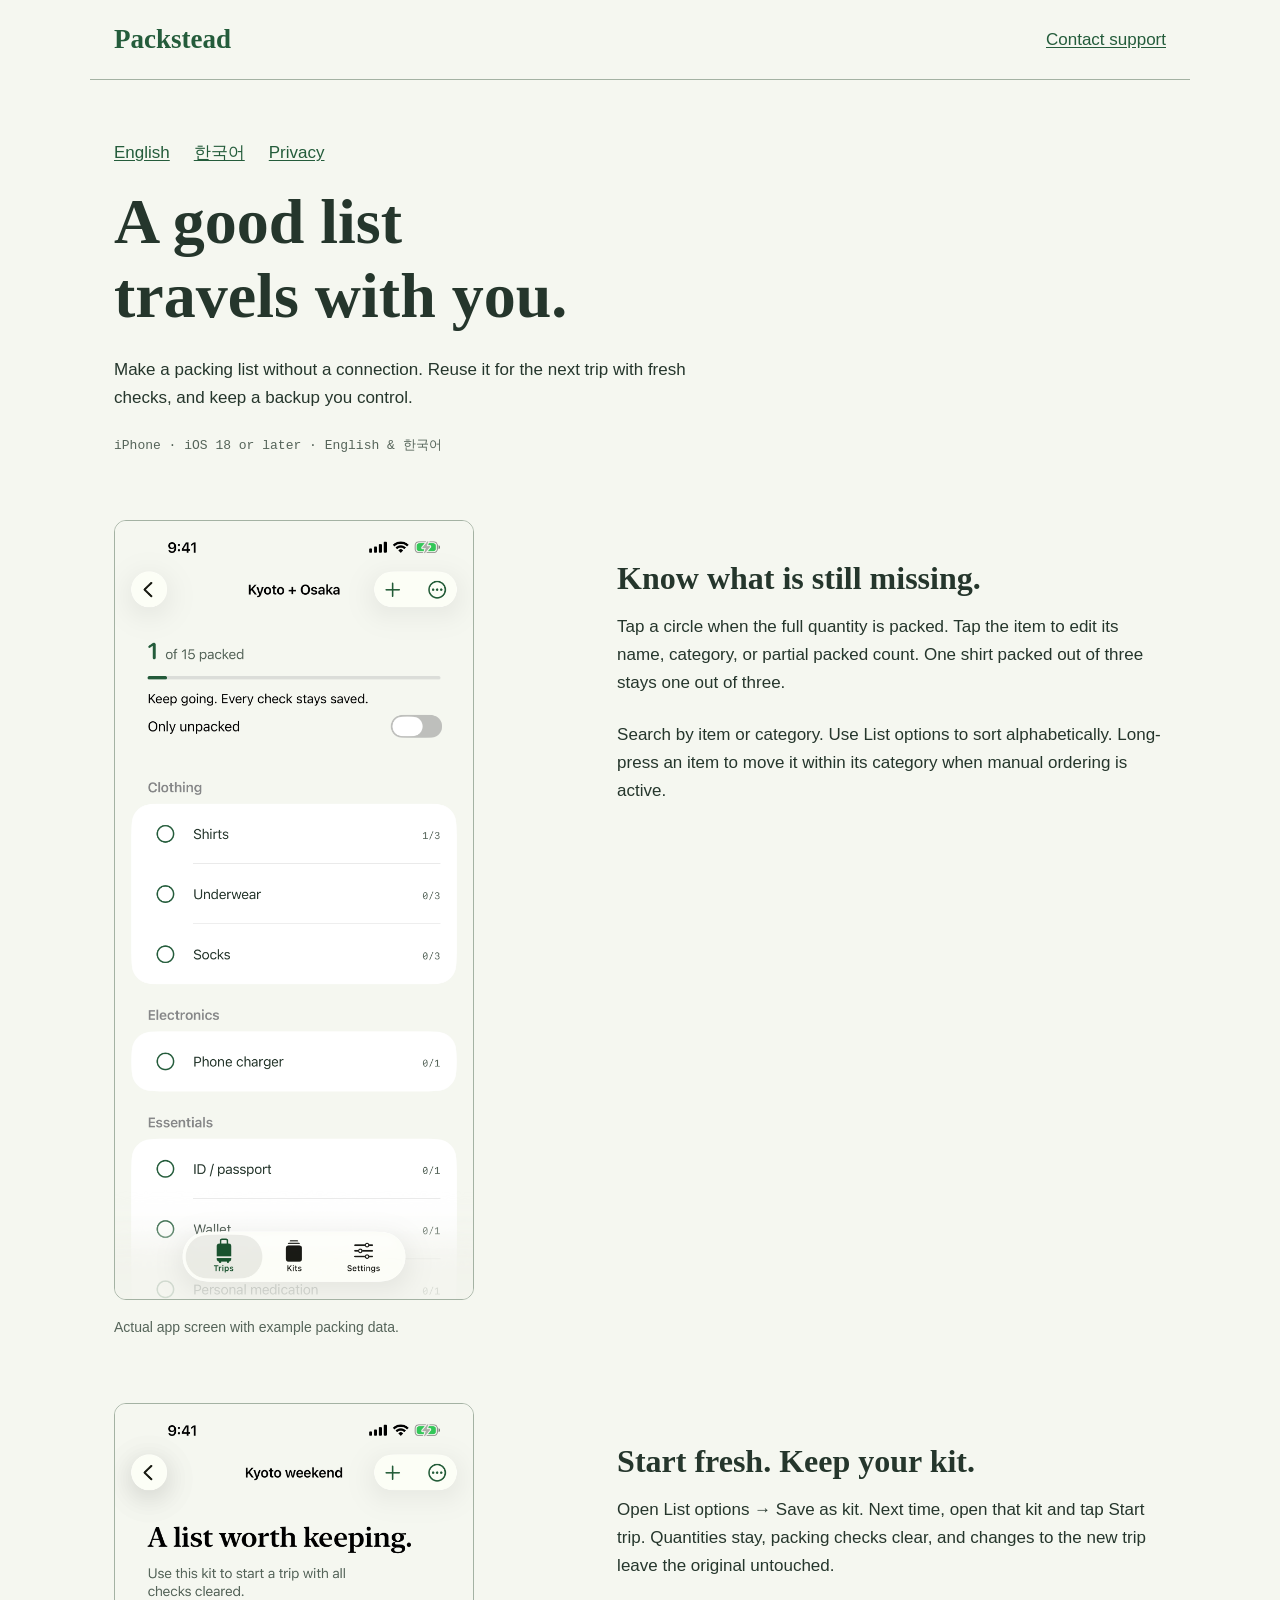
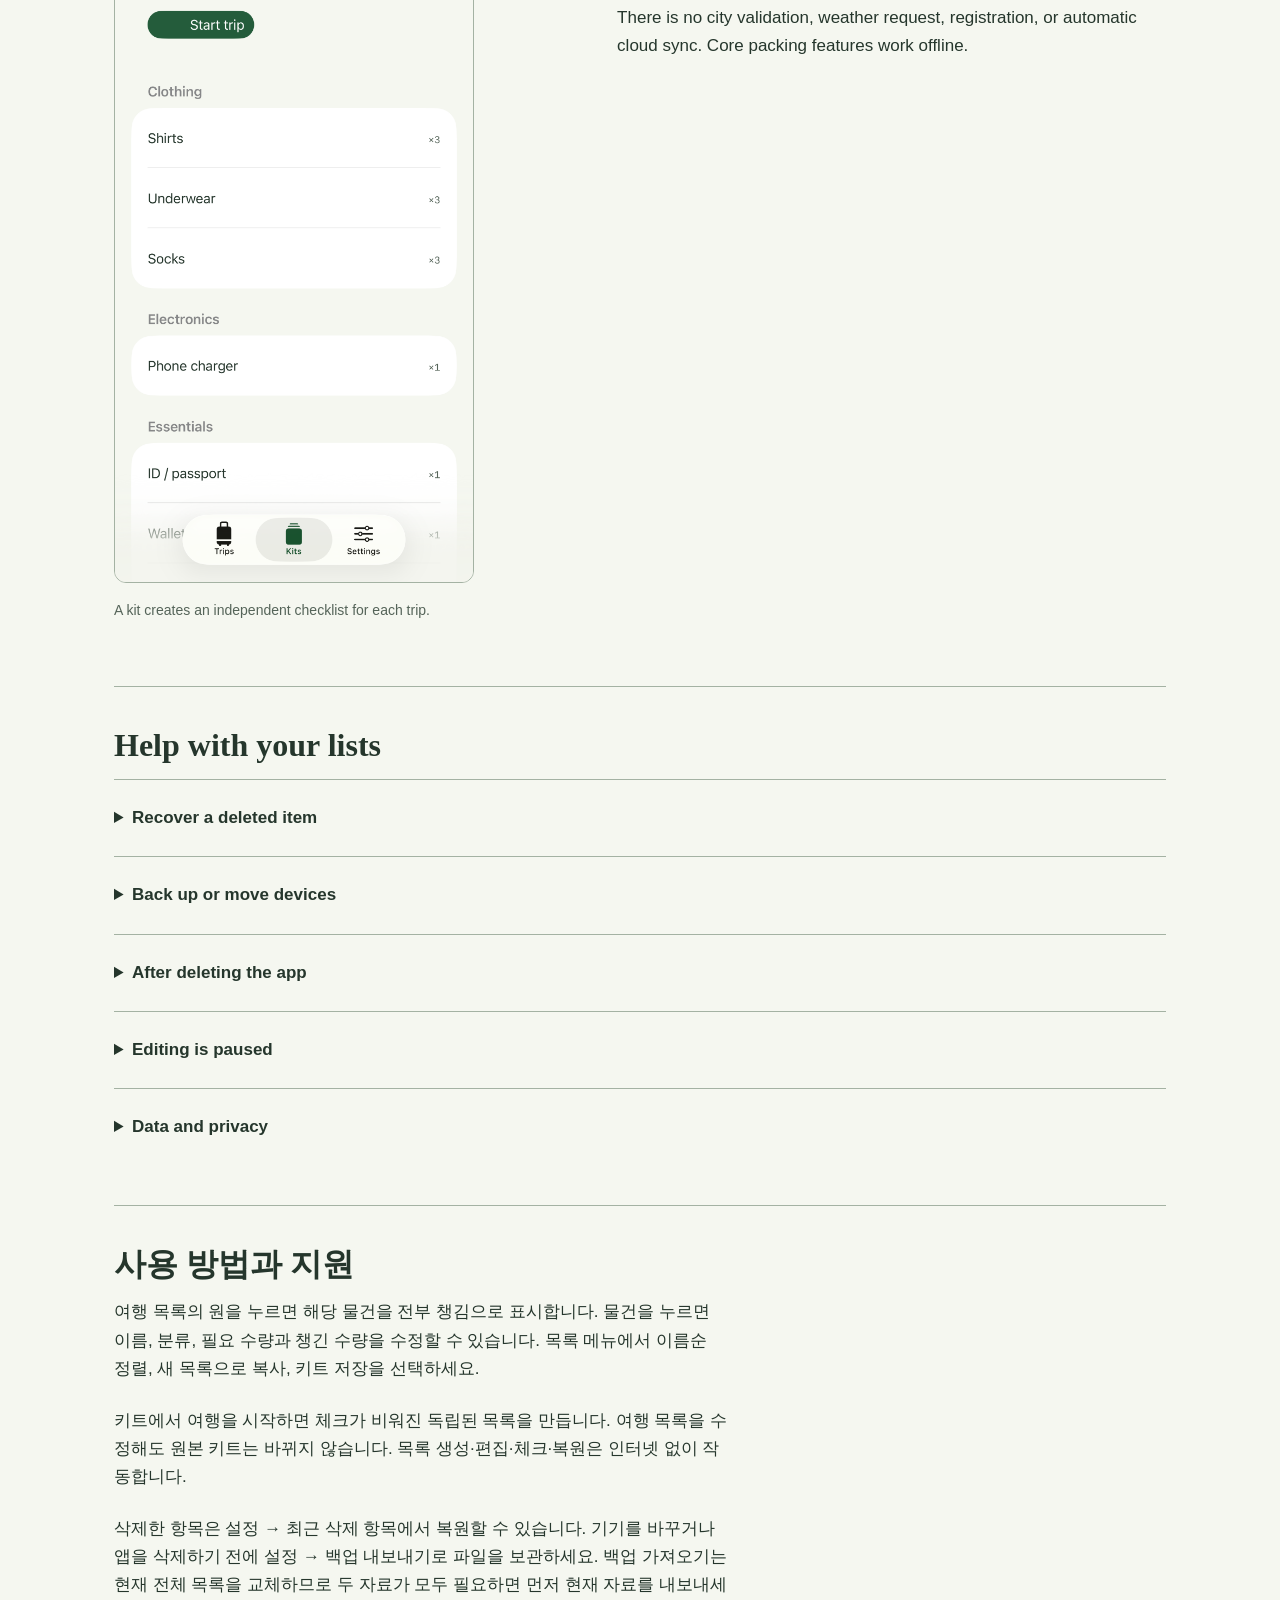
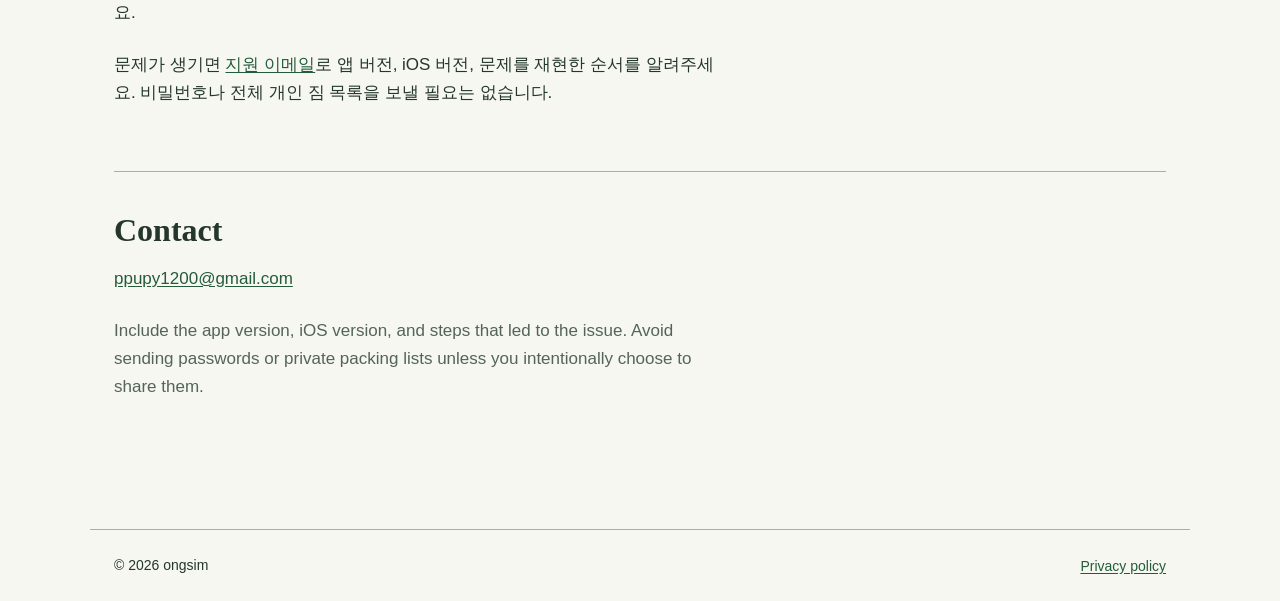
==== index.html @ a541848e "docs: add Packstead support and privacy pages" ====
<!doctype html><html lang="en"><head><meta charset="utf-8"><meta name="viewport" content="width=device-width,initial-scale=1"><meta name="description" content="Packstead support. Offline packing lists, independent reusable kits, and file backups for iPhone."><title>Packstead — support and packing guide</title><link rel="stylesheet" href="styles.css"></head><body>
<header><a class="wordmark" href="index.html">Packstead</a><a class="nav-action" href="mailto:ppupy1200@gmail.com?subject=Packstead%20support">Contact support</a></header>
<main><div class="languages"><a href="#english">English</a><a href="#korean">한국어</a><a href="privacy.html">Privacy</a></div>
<section id="english" class="intro"><h1>A good list travels with you.</h1><p>Make a packing list without a connection. Reuse it for the next trip with fresh checks, and keep a backup you control.</p><p class="status">iPhone · iOS 18 or later · English &amp; 한국어</p></section>
<section class="walk"><figure><img src="assets/packing-en.png" width="1320" height="2868" alt="Packstead trip showing item quantities, packing progress, and an unpacked-only filter"><figcaption>Actual app screen with example packing data.</figcaption></figure><div class="copy"><h2>Know what is still missing.</h2><p>Tap a circle when the full quantity is packed. Tap the item to edit its name, category, or partial packed count. One shirt packed out of three stays one out of three.</p><p>Search by item or category. Use List options to sort alphabetically. Long-press an item to move it within its category when manual ordering is active.</p></div></section>
<section class="walk"><figure><img src="assets/kit-en.png" width="1320" height="2868" alt="A reusable packing kit with a Start trip action"><figcaption>A kit creates an independent checklist for each trip.</figcaption></figure><div class="copy"><h2>Start fresh. Keep your kit.</h2><p>Open List options → Save as kit. Next time, open that kit and tap Start trip. Quantities stay, packing checks clear, and changes to the new trip leave the original untouched.</p><p>There is no city validation, weather request, registration, or automatic cloud sync. Core packing features work offline.</p></div></section>
<section class="notes"><h2>Help with your lists</h2>
<details><summary>Recover a deleted item</summary><p>Open Settings → Recently Deleted. Restore the list or item you need. Deleted records do not expire automatically. Empty Recently Deleted only when you no longer need them.</p></details>
<details><summary>Back up or move devices</summary><p>Open Settings → Export backup and save the JSON file in Files. Transfer that file to the other device, then use Import backup. Import previews the number of trips and kits and asks before replacing current data. Export the current library first if you need to keep both.</p></details>
<details><summary>After deleting the app</summary><p>Uninstalling removes local app data. Keep an exported backup before uninstalling or changing devices. A previous local save helps with file corruption but cannot recover data after the app is removed. iOS device backups follow your system settings.</p></details>
<details><summary>Editing is paused</summary><p>If both saved copies cannot be read, Packstead preserves the files and pauses editing. Import a valid backup or contact support. A file from a newer app version requires an app update. Do not uninstall the app as a troubleshooting step without a backup.</p></details>
<details><summary>Data and privacy</summary><p>There are no accounts, analytics, advertising SDKs, or developer servers. Sharing, file export, and support email happen only when you choose them. Read the <a href="privacy.html">privacy policy</a> for details.</p></details></section>
<section id="korean" class="notes" lang="ko"><h2>사용 방법과 지원</h2><p>여행 목록의 원을 누르면 해당 물건을 전부 챙김으로 표시합니다. 물건을 누르면 이름, 분류, 필요 수량과 챙긴 수량을 수정할 수 있습니다. 목록 메뉴에서 이름순 정렬, 새 목록으로 복사, 키트 저장을 선택하세요.</p><p>키트에서 여행을 시작하면 체크가 비워진 독립된 목록을 만듭니다. 여행 목록을 수정해도 원본 키트는 바뀌지 않습니다. 목록 생성·편집·체크·복원은 인터넷 없이 작동합니다.</p><p>삭제한 항목은 설정 → 최근 삭제 항목에서 복원할 수 있습니다. 기기를 바꾸거나 앱을 삭제하기 전에 설정 → 백업 내보내기로 파일을 보관하세요. 백업 가져오기는 현재 전체 목록을 교체하므로 두 자료가 모두 필요하면 먼저 현재 자료를 내보내세요.</p><p>문제가 생기면 <a href="mailto:ppupy1200@gmail.com?subject=Packstead%20support">지원 이메일</a>로 앱 버전, iOS 버전, 문제를 재현한 순서를 알려주세요. 비밀번호나 전체 개인 짐 목록을 보낼 필요는 없습니다.</p></section>
<section class="notes"><h2>Contact</h2><p><a href="mailto:ppupy1200@gmail.com?subject=Packstead%20support">ppupy1200@gmail.com</a></p><p class="muted">Include the app version, iOS version, and steps that led to the issue. Avoid sending passwords or private packing lists unless you intentionally choose to share them.</p></section>
</main><footer><p>© 2026 ongsim</p><a href="privacy.html">Privacy policy</a></footer></body></html>
---- styles.css ----
/* Hallmark · pre-emit critique: P4 H4 E4 S4 R5 V4
   Audience: independent travelers. Job: use packing lists and find support.
   Theme: Garden, inherited from the native app. Macrostructure: Workbench.
   Nav: N9. Footer: Ft2. Actual screenshots, no recreated device frame. */
:root{--paper:#f5f7f0;--surface:#e8eee2;--ink:#25362c;--muted:#556459;--accent:#245c3b;--rule:#a4b2a3;--display:Georgia,'Times New Roman',serif;--body:-apple-system,BlinkMacSystemFont,'Segoe UI',sans-serif;--mono:ui-monospace,monospace;--s1:8px;--s2:16px;--s3:24px;--s4:40px;--s5:64px}
*{box-sizing:border-box}html,body{margin:0;overflow-x:clip}body{background:var(--paper);color:var(--ink);font:17px/1.65 var(--body)}a{color:var(--accent);text-underline-offset:2px}a:focus-visible,button:focus-visible,summary:focus-visible{outline:3px solid var(--accent);outline-offset:5px}header,main,footer{width:min(1100px,100%);margin:auto;padding-inline:var(--s3)}header{display:flex;align-items:center;justify-content:space-between;gap:var(--s2);padding-block:var(--s3);border-bottom:1px solid var(--rule)}.wordmark{font:600 27px var(--display);text-decoration:none}.nav-action{white-space:nowrap}main{padding-block:var(--s5)}h1,h2,h3{font-family:var(--display);font-style:normal;line-height:1.15;overflow-wrap:anywhere;min-width:0}h1{font-size:clamp(36px,6vw,64px);font-weight:600;max-width:15ch;margin:0 0 var(--s3)}h2{font-size:32px;margin:0 0 var(--s2)}p{max-width:65ch;margin:0 0 var(--s3)}.intro{max-width:780px;margin-bottom:var(--s5)}.muted{color:var(--muted)}.status{font:13px/1.5 var(--mono);color:var(--muted)}.walk{display:grid;grid-template-columns:minmax(0,1fr) minmax(0,1.25fr);gap:var(--s5);align-items:start;margin-block:var(--s5)}.walk figure{margin:0;max-width:360px}.walk img{width:100%;height:auto;display:block;border:1px solid var(--rule);border-radius:12px}.walk figcaption{margin-top:var(--s2);font-size:14px;color:var(--muted)}.walk .copy{position:sticky;top:var(--s4);padding-top:var(--s4)}.notes{padding-block:var(--s4);border-top:1px solid var(--rule)}details{border-top:1px solid var(--rule);padding-block:var(--s2)}summary{cursor:pointer;font-weight:600;padding-block:var(--s1)}details p{margin-top:var(--s2)}.policy{max-width:800px}.policy h2{margin-top:var(--s4);font-size:26px}.policy ul{padding-left:var(--s3)}footer{padding-block:var(--s3);border-top:1px solid var(--rule);display:flex;flex-wrap:wrap;justify-content:space-between;align-items:center;gap:var(--s2);font-size:14px}footer p{margin:0}footer a{white-space:nowrap}.languages{display:flex;flex-wrap:wrap;gap:var(--s3);margin-bottom:var(--s3)}@media(max-width:650px){.walk{grid-template-columns:minmax(0,1fr);gap:var(--s3)}.walk .copy{position:static;padding-top:0;grid-row:1}.walk figure{max-width:340px}.walk{margin-block:var(--s4)}main{padding-top:var(--s4)}h2{font-size:29px}header,main,footer{padding-inline:var(--s2)}}@media(prefers-color-scheme:dark){:root{--paper:#19221d;--surface:#24342a;--ink:#e7ede5;--muted:#b6c4b7;--accent:#a2d2ad;--rule:#687f6d}}@media(prefers-reduced-motion:reduce){*{scroll-behavior:auto}}

a:hover,summary:hover{color:var(--ink)}a:active,summary:active{color:var(--muted)}[aria-disabled="true"]{color:var(--muted);cursor:not-allowed;pointer-events:none}header a,footer a,.languages a{line-height:1;white-space:nowrap}summary{white-space:nowrap}
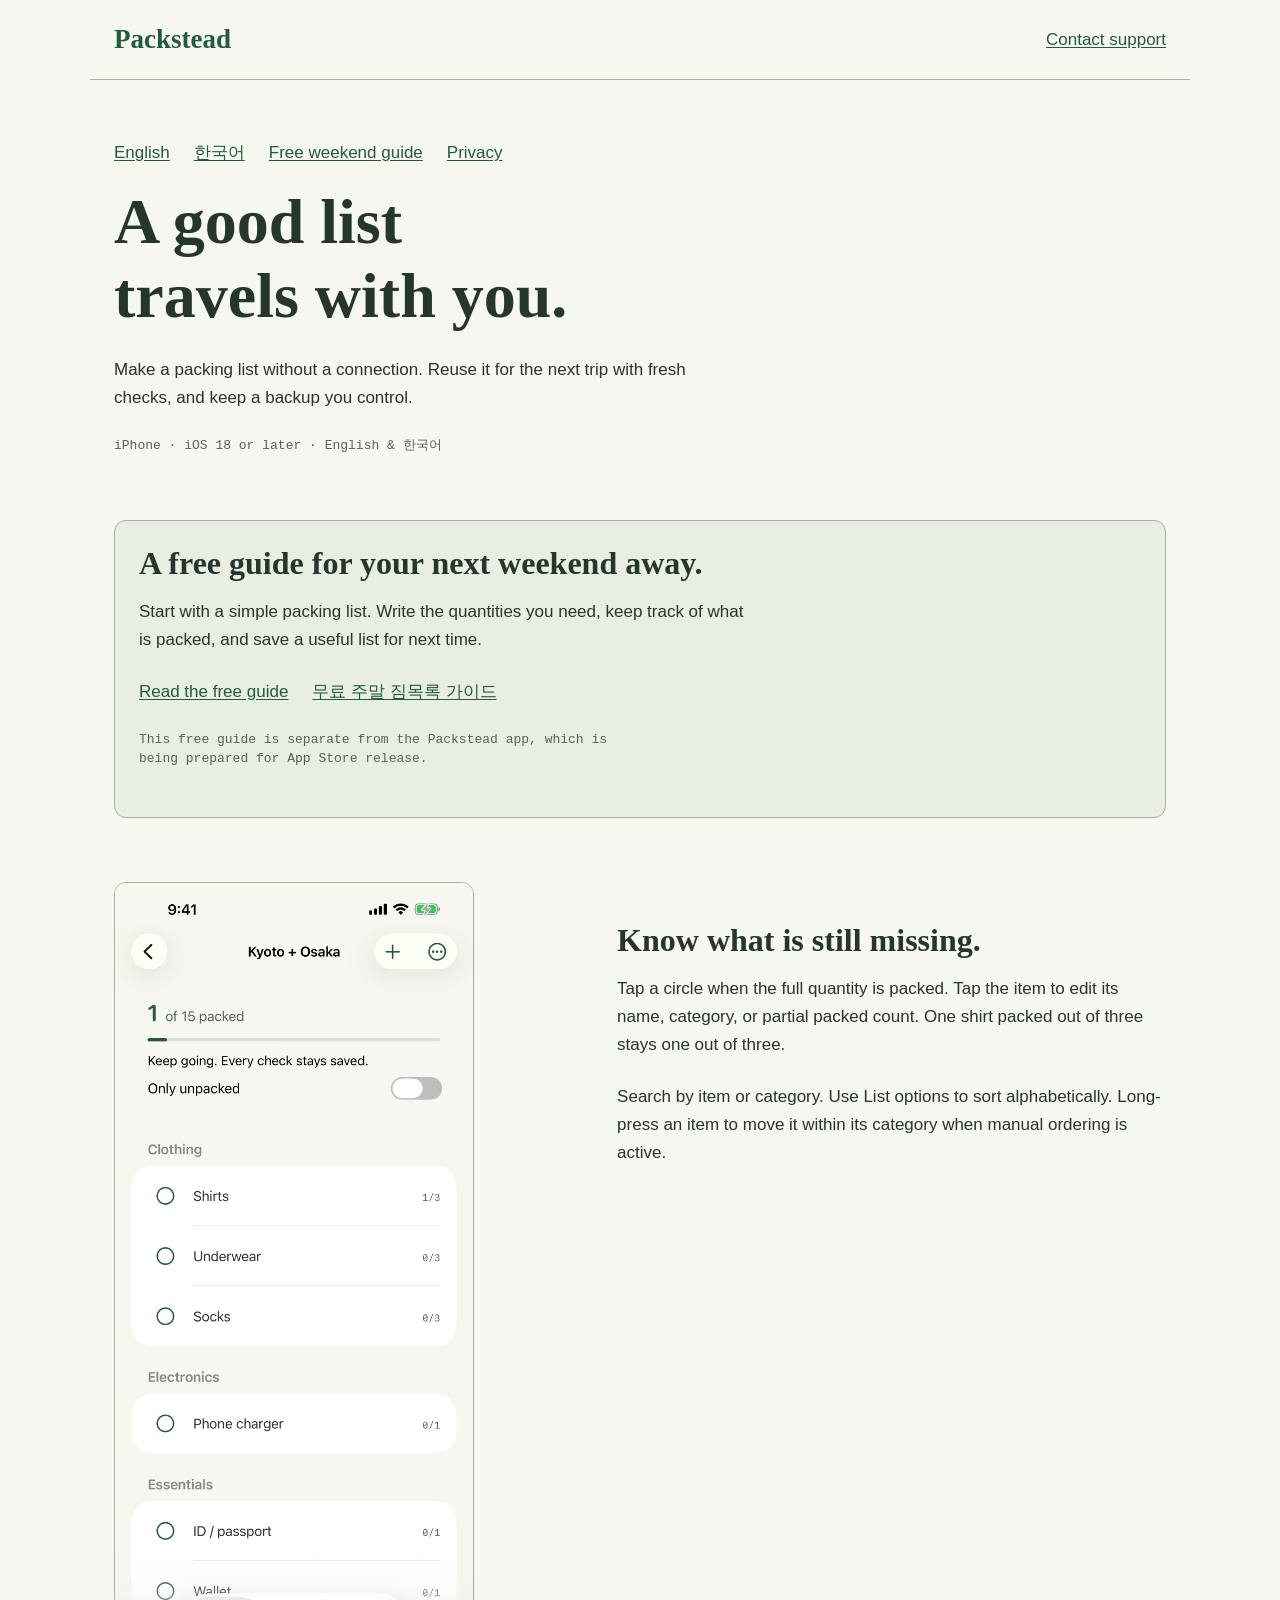
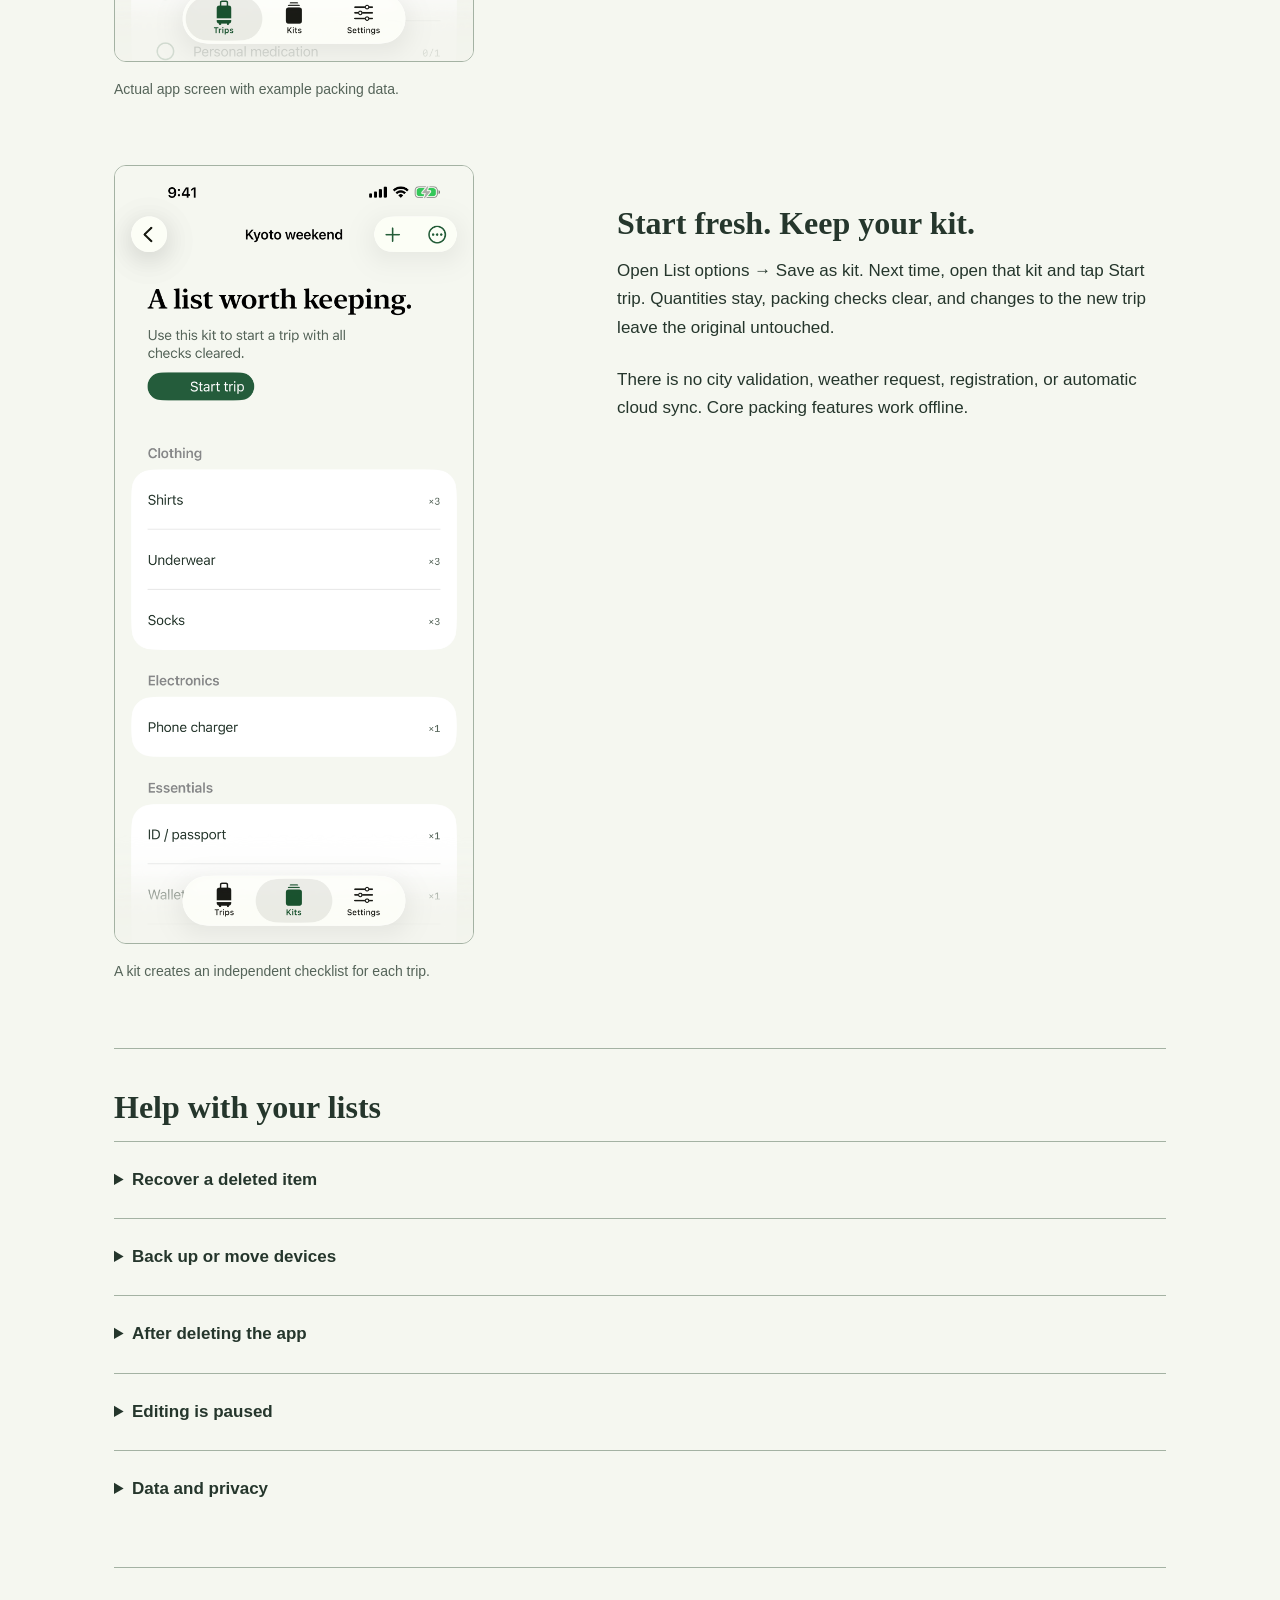
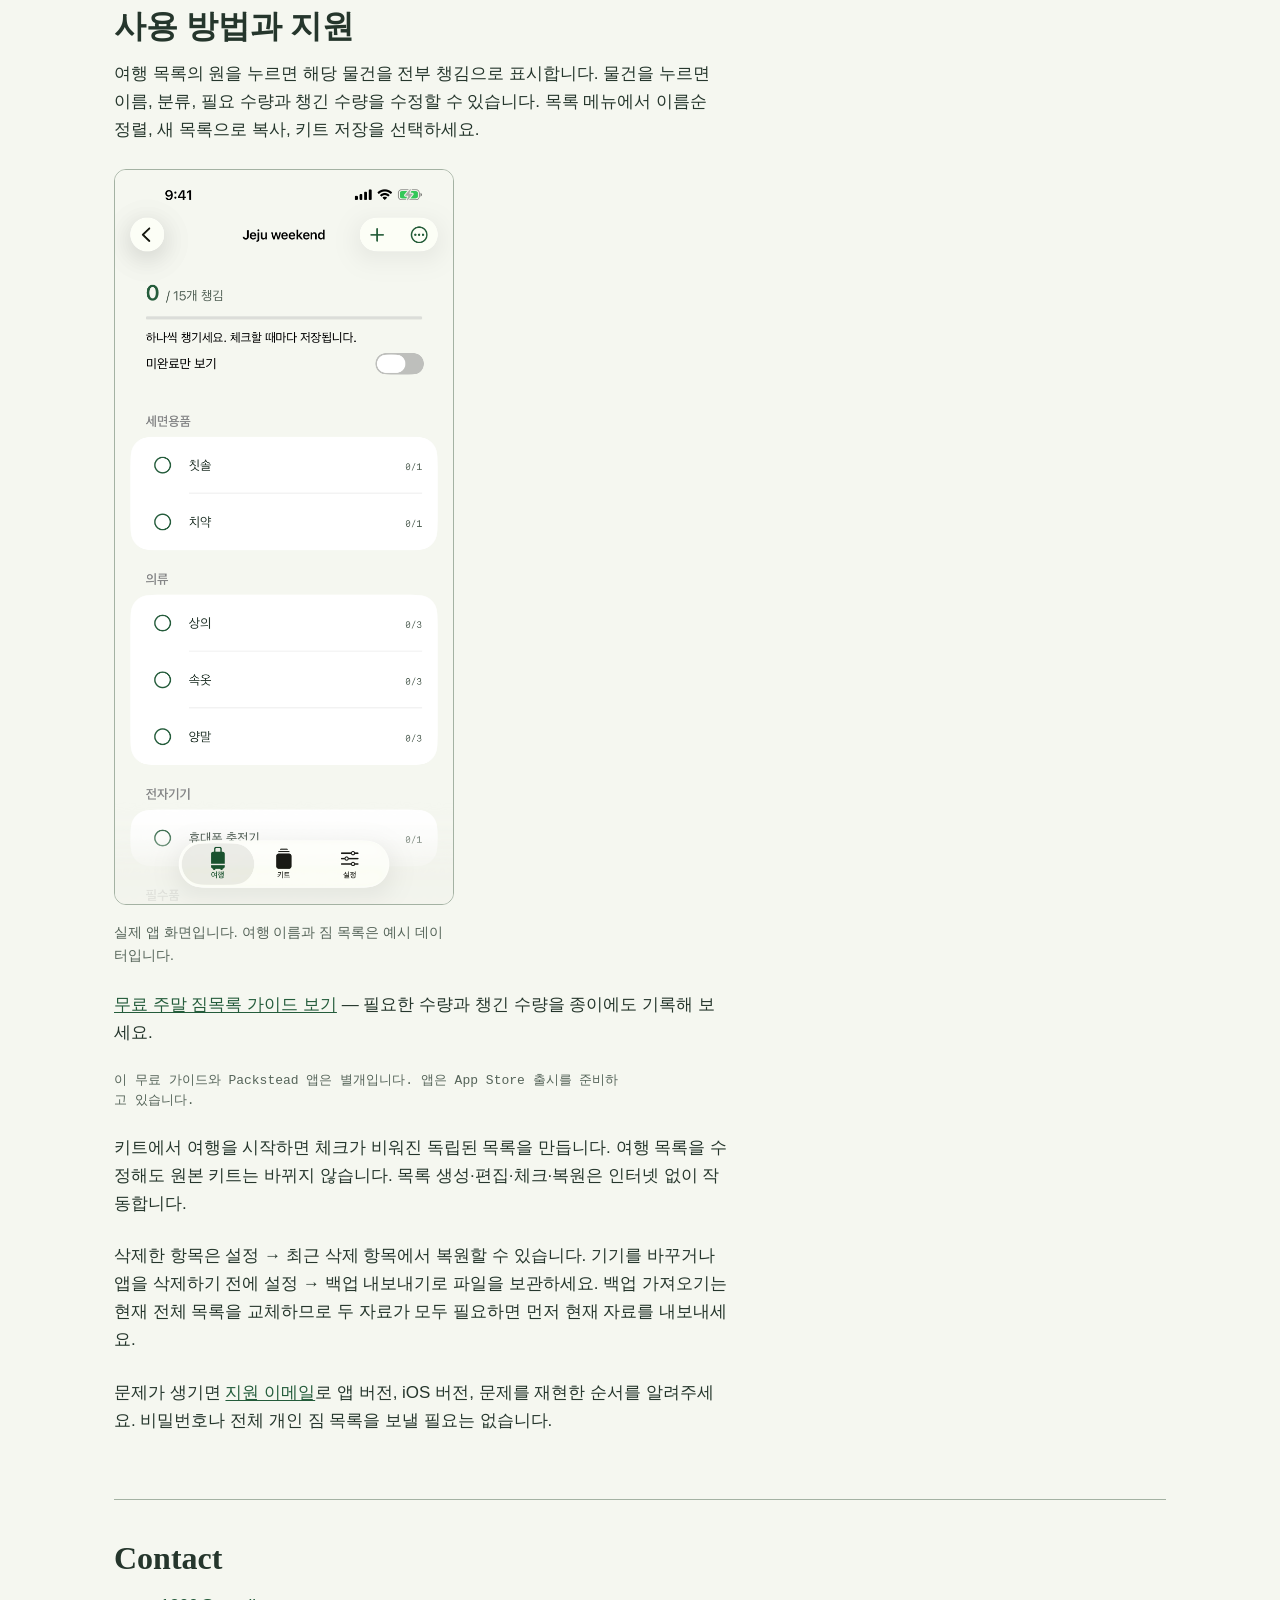
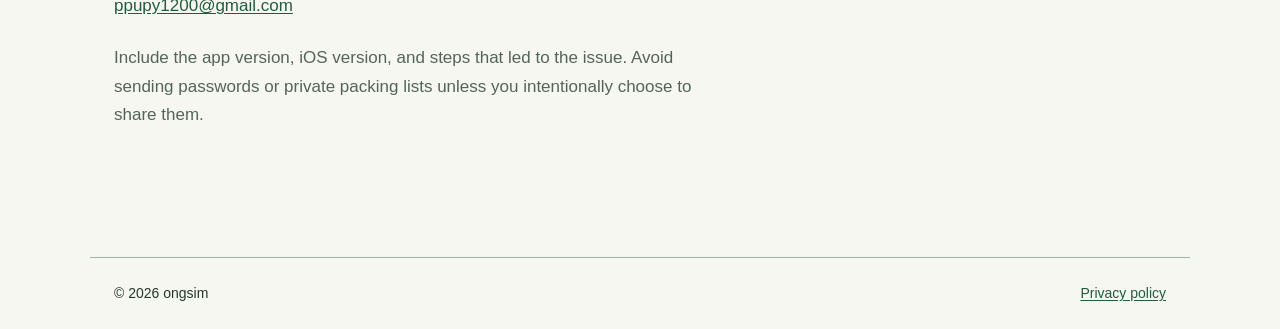
==== commit fc54e88b: "Add free bilingual weekend packing guide" ====
--- a/index.html
+++ b/index.html
@@ -1,15 +1,16 @@
-<!doctype html><html lang="en"><head><meta charset="utf-8"><meta name="viewport" content="width=device-width,initial-scale=1"><meta name="description" content="Packstead support. Offline packing lists, independent reusable kits, and file backups for iPhone."><title>Packstead — support and packing guide</title><link rel="stylesheet" href="styles.css"></head><body>
+<!doctype html><html lang="en"><head><meta charset="utf-8"><meta name="viewport" content="width=device-width,initial-scale=1"><meta name="description" content="Packstead support. Offline packing lists, independent reusable kits, and file backups for iPhone."><title>Packstead — support and packing guide</title><link rel="icon" type="image/png" href="assets/app-icon.png"><link rel="apple-touch-icon" href="assets/app-icon.png"><link rel="stylesheet" href="styles.css"></head><body>
 <header><a class="wordmark" href="index.html">Packstead</a><a class="nav-action" href="mailto:ppupy1200@gmail.com?subject=Packstead%20support">Contact support</a></header>
-<main><div class="languages"><a href="#english">English</a><a href="#korean">한국어</a><a href="privacy.html">Privacy</a></div>
+<main><div class="languages"><a href="#english">English</a><a href="#korean">한국어</a><a href="weekend-guide.html">Free weekend guide</a><a href="privacy.html">Privacy</a></div>
 <section id="english" class="intro"><h1>A good list travels with you.</h1><p>Make a packing list without a connection. Reuse it for the next trip with fresh checks, and keep a backup you control.</p><p class="status">iPhone · iOS 18 or later · English &amp; 한국어</p></section>
+<section class="notes guide-callout" aria-labelledby="guide-title"><h2 id="guide-title">A free guide for your next weekend away.</h2><p>Start with a simple packing list. Write the quantities you need, keep track of what is packed, and save a useful list for next time.</p><div class="guide-actions"><a href="weekend-guide.html#english">Read the free guide</a><a href="weekend-guide.html#korean" lang="ko">무료 주말 짐목록 가이드</a></div><p class="status release-status">This free guide is separate from the Packstead app, which is being prepared for App Store release.</p></section>
 <section class="walk"><figure><img src="assets/packing-en.png" width="1320" height="2868" alt="Packstead trip showing item quantities, packing progress, and an unpacked-only filter"><figcaption>Actual app screen with example packing data.</figcaption></figure><div class="copy"><h2>Know what is still missing.</h2><p>Tap a circle when the full quantity is packed. Tap the item to edit its name, category, or partial packed count. One shirt packed out of three stays one out of three.</p><p>Search by item or category. Use List options to sort alphabetically. Long-press an item to move it within its category when manual ordering is active.</p></div></section>
 <section class="walk"><figure><img src="assets/kit-en.png" width="1320" height="2868" alt="A reusable packing kit with a Start trip action"><figcaption>A kit creates an independent checklist for each trip.</figcaption></figure><div class="copy"><h2>Start fresh. Keep your kit.</h2><p>Open List options → Save as kit. Next time, open that kit and tap Start trip. Quantities stay, packing checks clear, and changes to the new trip leave the original untouched.</p><p>There is no city validation, weather request, registration, or automatic cloud sync. Core packing features work offline.</p></div></section>
-<section class="notes"><h2>Help with your lists</h2>
+<section id="help" class="notes"><h2>Help with your lists</h2>
 <details><summary>Recover a deleted item</summary><p>Open Settings → Recently Deleted. Restore the list or item you need. Deleted records do not expire automatically. Empty Recently Deleted only when you no longer need them.</p></details>
 <details><summary>Back up or move devices</summary><p>Open Settings → Export backup and save the JSON file in Files. Transfer that file to the other device, then use Import backup. Import previews the number of trips and kits and asks before replacing current data. Export the current library first if you need to keep both.</p></details>
 <details><summary>After deleting the app</summary><p>Uninstalling removes local app data. Keep an exported backup before uninstalling or changing devices. A previous local save helps with file corruption but cannot recover data after the app is removed. iOS device backups follow your system settings.</p></details>
 <details><summary>Editing is paused</summary><p>If both saved copies cannot be read, Packstead preserves the files and pauses editing. Import a valid backup or contact support. A file from a newer app version requires an app update. Do not uninstall the app as a troubleshooting step without a backup.</p></details>
 <details><summary>Data and privacy</summary><p>There are no accounts, analytics, advertising SDKs, or developer servers. Sharing, file export, and support email happen only when you choose them. Read the <a href="privacy.html">privacy policy</a> for details.</p></details></section>
-<section id="korean" class="notes" lang="ko"><h2>사용 방법과 지원</h2><p>여행 목록의 원을 누르면 해당 물건을 전부 챙김으로 표시합니다. 물건을 누르면 이름, 분류, 필요 수량과 챙긴 수량을 수정할 수 있습니다. 목록 메뉴에서 이름순 정렬, 새 목록으로 복사, 키트 저장을 선택하세요.</p><p>키트에서 여행을 시작하면 체크가 비워진 독립된 목록을 만듭니다. 여행 목록을 수정해도 원본 키트는 바뀌지 않습니다. 목록 생성·편집·체크·복원은 인터넷 없이 작동합니다.</p><p>삭제한 항목은 설정 → 최근 삭제 항목에서 복원할 수 있습니다. 기기를 바꾸거나 앱을 삭제하기 전에 설정 → 백업 내보내기로 파일을 보관하세요. 백업 가져오기는 현재 전체 목록을 교체하므로 두 자료가 모두 필요하면 먼저 현재 자료를 내보내세요.</p><p>문제가 생기면 <a href="mailto:ppupy1200@gmail.com?subject=Packstead%20support">지원 이메일</a>로 앱 버전, iOS 버전, 문제를 재현한 순서를 알려주세요. 비밀번호나 전체 개인 짐 목록을 보낼 필요는 없습니다.</p></section>
+<section id="korean" class="notes" lang="ko"><h2>사용 방법과 지원</h2><p>여행 목록의 원을 누르면 해당 물건을 전부 챙김으로 표시합니다. 물건을 누르면 이름, 분류, 필요 수량과 챙긴 수량을 수정할 수 있습니다. 목록 메뉴에서 이름순 정렬, 새 목록으로 복사, 키트 저장을 선택하세요.</p><figure class="localized-screen"><img src="assets/packing-ko.png" width="1320" height="2868" alt="필요 수량, 챙긴 수량과 미완료 필터를 보여 주는 Packstead 한국어 여행 목록"><figcaption>실제 앱 화면입니다. 여행 이름과 짐 목록은 예시 데이터입니다.</figcaption></figure><p><a href="weekend-guide.html#korean">무료 주말 짐목록 가이드 보기</a> — 필요한 수량과 챙긴 수량을 종이에도 기록해 보세요.</p><p class="status">이 무료 가이드와 Packstead 앱은 별개입니다. 앱은 App Store 출시를 준비하고 있습니다.</p><p>키트에서 여행을 시작하면 체크가 비워진 독립된 목록을 만듭니다. 여행 목록을 수정해도 원본 키트는 바뀌지 않습니다. 목록 생성·편집·체크·복원은 인터넷 없이 작동합니다.</p><p>삭제한 항목은 설정 → 최근 삭제 항목에서 복원할 수 있습니다. 기기를 바꾸거나 앱을 삭제하기 전에 설정 → 백업 내보내기로 파일을 보관하세요. 백업 가져오기는 현재 전체 목록을 교체하므로 두 자료가 모두 필요하면 먼저 현재 자료를 내보내세요.</p><p>문제가 생기면 <a href="mailto:ppupy1200@gmail.com?subject=Packstead%20support">지원 이메일</a>로 앱 버전, iOS 버전, 문제를 재현한 순서를 알려주세요. 비밀번호나 전체 개인 짐 목록을 보낼 필요는 없습니다.</p></section>
 <section class="notes"><h2>Contact</h2><p><a href="mailto:ppupy1200@gmail.com?subject=Packstead%20support">ppupy1200@gmail.com</a></p><p class="muted">Include the app version, iOS version, and steps that led to the issue. Avoid sending passwords or private packing lists unless you intentionally choose to share them.</p></section>
 </main><footer><p>© 2026 ongsim</p><a href="privacy.html">Privacy policy</a></footer></body></html>
--- a/styles.css
+++ b/styles.css
@@ -6,3 +6,8 @@
 *{box-sizing:border-box}html,body{margin:0;overflow-x:clip}body{background:var(--paper);color:var(--ink);font:17px/1.65 var(--body)}a{color:var(--accent);text-underline-offset:2px}a:focus-visible,button:focus-visible,summary:focus-visible{outline:3px solid var(--accent);outline-offset:5px}header,main,footer{width:min(1100px,100%);margin:auto;padding-inline:var(--s3)}header{display:flex;align-items:center;justify-content:space-between;gap:var(--s2);padding-block:var(--s3);border-bottom:1px solid var(--rule)}.wordmark{font:600 27px var(--display);text-decoration:none}.nav-action{white-space:nowrap}main{padding-block:var(--s5)}h1,h2,h3{font-family:var(--display);font-style:normal;line-height:1.15;overflow-wrap:anywhere;min-width:0}h1{font-size:clamp(36px,6vw,64px);font-weight:600;max-width:15ch;margin:0 0 var(--s3)}h2{font-size:32px;margin:0 0 var(--s2)}p{max-width:65ch;margin:0 0 var(--s3)}.intro{max-width:780px;margin-bottom:var(--s5)}.muted{color:var(--muted)}.status{font:13px/1.5 var(--mono);color:var(--muted)}.walk{display:grid;grid-template-columns:minmax(0,1fr) minmax(0,1.25fr);gap:var(--s5);align-items:start;margin-block:var(--s5)}.walk figure{margin:0;max-width:360px}.walk img{width:100%;height:auto;display:block;border:1px solid var(--rule);border-radius:12px}.walk figcaption{margin-top:var(--s2);font-size:14px;color:var(--muted)}.walk .copy{position:sticky;top:var(--s4);padding-top:var(--s4)}.notes{padding-block:var(--s4);border-top:1px solid var(--rule)}details{border-top:1px solid var(--rule);padding-block:var(--s2)}summary{cursor:pointer;font-weight:600;padding-block:var(--s1)}details p{margin-top:var(--s2)}.policy{max-width:800px}.policy h2{margin-top:var(--s4);font-size:26px}.policy ul{padding-left:var(--s3)}footer{padding-block:var(--s3);border-top:1px solid var(--rule);display:flex;flex-wrap:wrap;justify-content:space-between;align-items:center;gap:var(--s2);font-size:14px}footer p{margin:0}footer a{white-space:nowrap}.languages{display:flex;flex-wrap:wrap;gap:var(--s3);margin-bottom:var(--s3)}@media(max-width:650px){.walk{grid-template-columns:minmax(0,1fr);gap:var(--s3)}.walk .copy{position:static;padding-top:0;grid-row:1}.walk figure{max-width:340px}.walk{margin-block:var(--s4)}main{padding-top:var(--s4)}h2{font-size:29px}header,main,footer{padding-inline:var(--s2)}}@media(prefers-color-scheme:dark){:root{--paper:#19221d;--surface:#24342a;--ink:#e7ede5;--muted:#b6c4b7;--accent:#a2d2ad;--rule:#687f6d}}@media(prefers-reduced-motion:reduce){*{scroll-behavior:auto}}
 
 a:hover,summary:hover{color:var(--ink)}a:active,summary:active{color:var(--muted)}[aria-disabled="true"]{color:var(--muted);cursor:not-allowed;pointer-events:none}header a,footer a,.languages a{line-height:1;white-space:nowrap}summary{white-space:nowrap}
+
+/* Free bilingual guide and the existing Korean app capture. */
+.guide{max-width:960px}.guide-language h1{max-width:18ch}.guide-language h2{margin-top:var(--s4)}.guide-language>.status:first-child{margin-bottom:var(--s2)}.release-status{margin-top:var(--s3);margin-bottom:var(--s3)}.guide-callout{background:var(--surface);padding:var(--s3);border:1px solid var(--rule);border-radius:12px}.guide-actions{display:flex;flex-wrap:wrap;gap:var(--s2) var(--s3);margin-block:var(--s3)}.packing-table{width:100%;table-layout:fixed;border-collapse:collapse;margin-block:var(--s3);font-size:16px}.packing-table caption{text-align:left;color:var(--muted);margin-bottom:var(--s2)}.packing-table .item-column{width:52%}.packing-table th,.packing-table td{text-align:left;vertical-align:top;padding:12px 8px;border-bottom:1px solid var(--rule);overflow-wrap:anywhere}.packing-table thead th{background:var(--surface)}.packing-table tbody th{font-weight:400}.packing-table td{font-family:var(--mono);color:var(--muted)}.guide-note{font-size:15px}.guide-steps{padding-left:24px;max-width:70ch}.guide-steps li{margin-bottom:var(--s2)}.localized-screen{max-width:340px;margin:var(--s3) 0}.localized-screen img{width:100%;height:auto;display:block;border:1px solid var(--rule);border-radius:12px}.localized-screen figcaption{margin-top:var(--s2);font-size:14px;color:var(--muted)}
+@media(max-width:420px){.guide-callout{padding:var(--s2)}.guide-page .nav-action{white-space:normal;text-align:right;max-width:52%;line-height:1.4}.packing-table{font-size:15px}.packing-table .item-column{width:48%}.packing-table thead th{white-space:nowrap;overflow-wrap:normal}}
+@media print{@page{margin:12mm}body{background:white;color:black;font-size:10.5pt;line-height:1.4}header,footer,.guide>.languages,.guide-actions{display:none}main.guide{padding:0;max-width:none}.guide-language{break-before:page}.guide-language:first-of-type{break-before:auto}.guide-language h1{font-size:28pt;margin-bottom:12pt}.guide-language h2{font-size:18pt;margin-top:16pt}.guide-language p{margin-bottom:12pt}.guide-language.notes{border:0;padding:0}.packing-table{font-size:10.5pt;break-inside:avoid;margin-block:12pt}.packing-table th,.packing-table td{padding:5pt 6pt;border-color:#888}.packing-table th,.packing-table td,.packing-table caption,.guide .muted,.guide .status{color:black}.packing-table thead th{background:white}.guide-note{font-size:10pt}.guide-steps li{margin-bottom:7pt}.guide .status{font-size:9pt}}
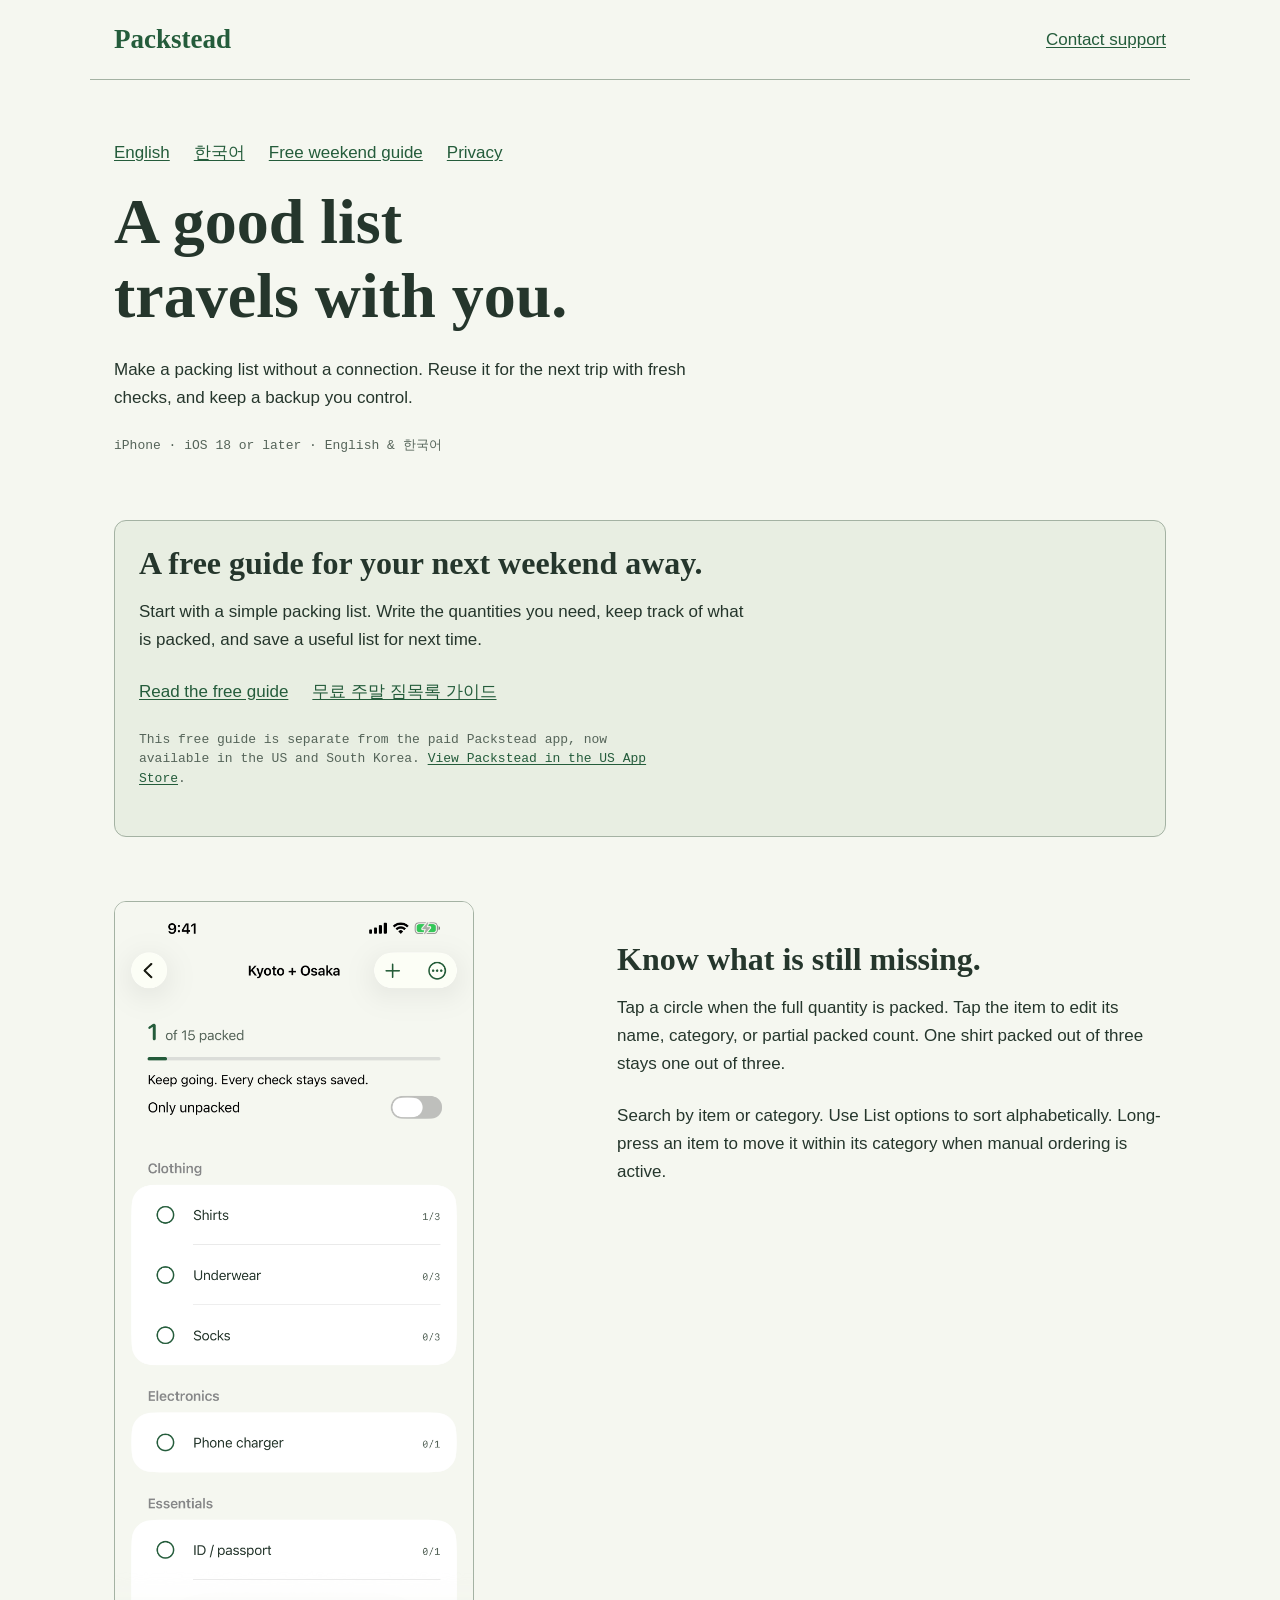
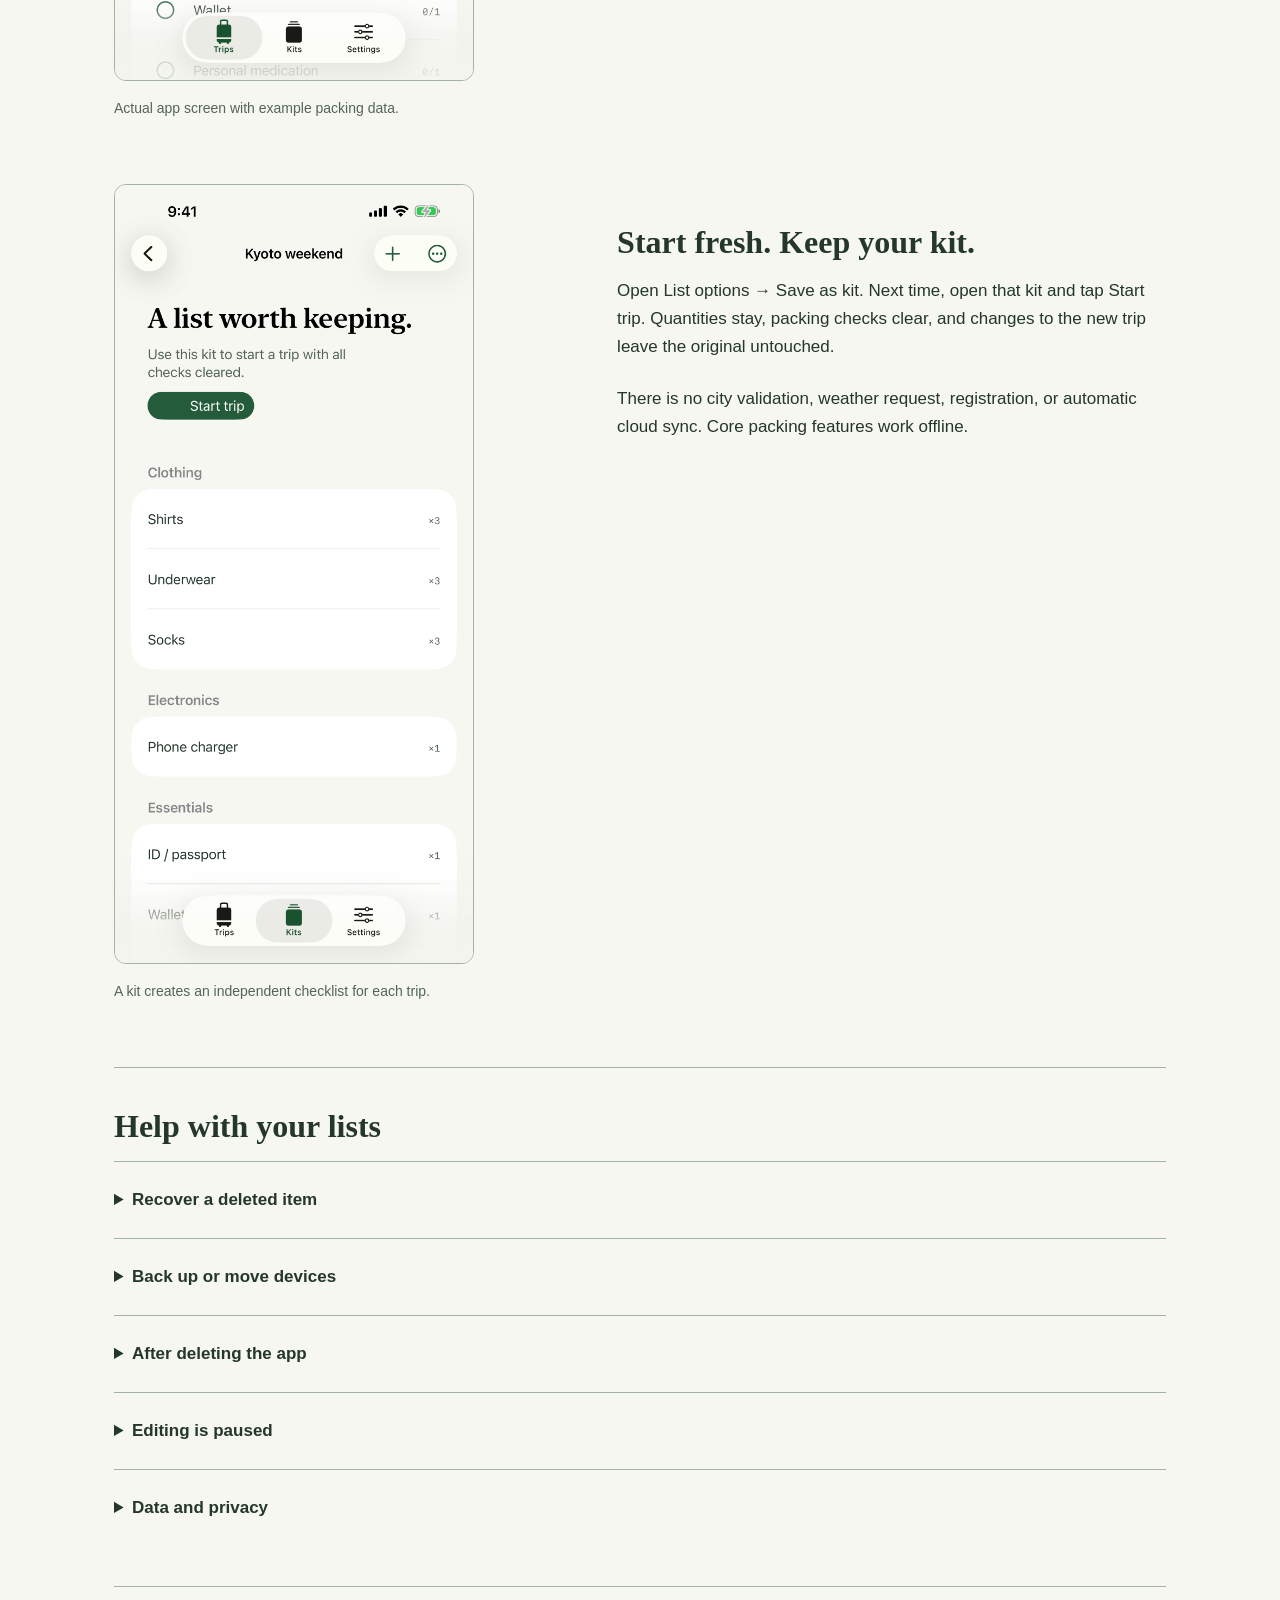
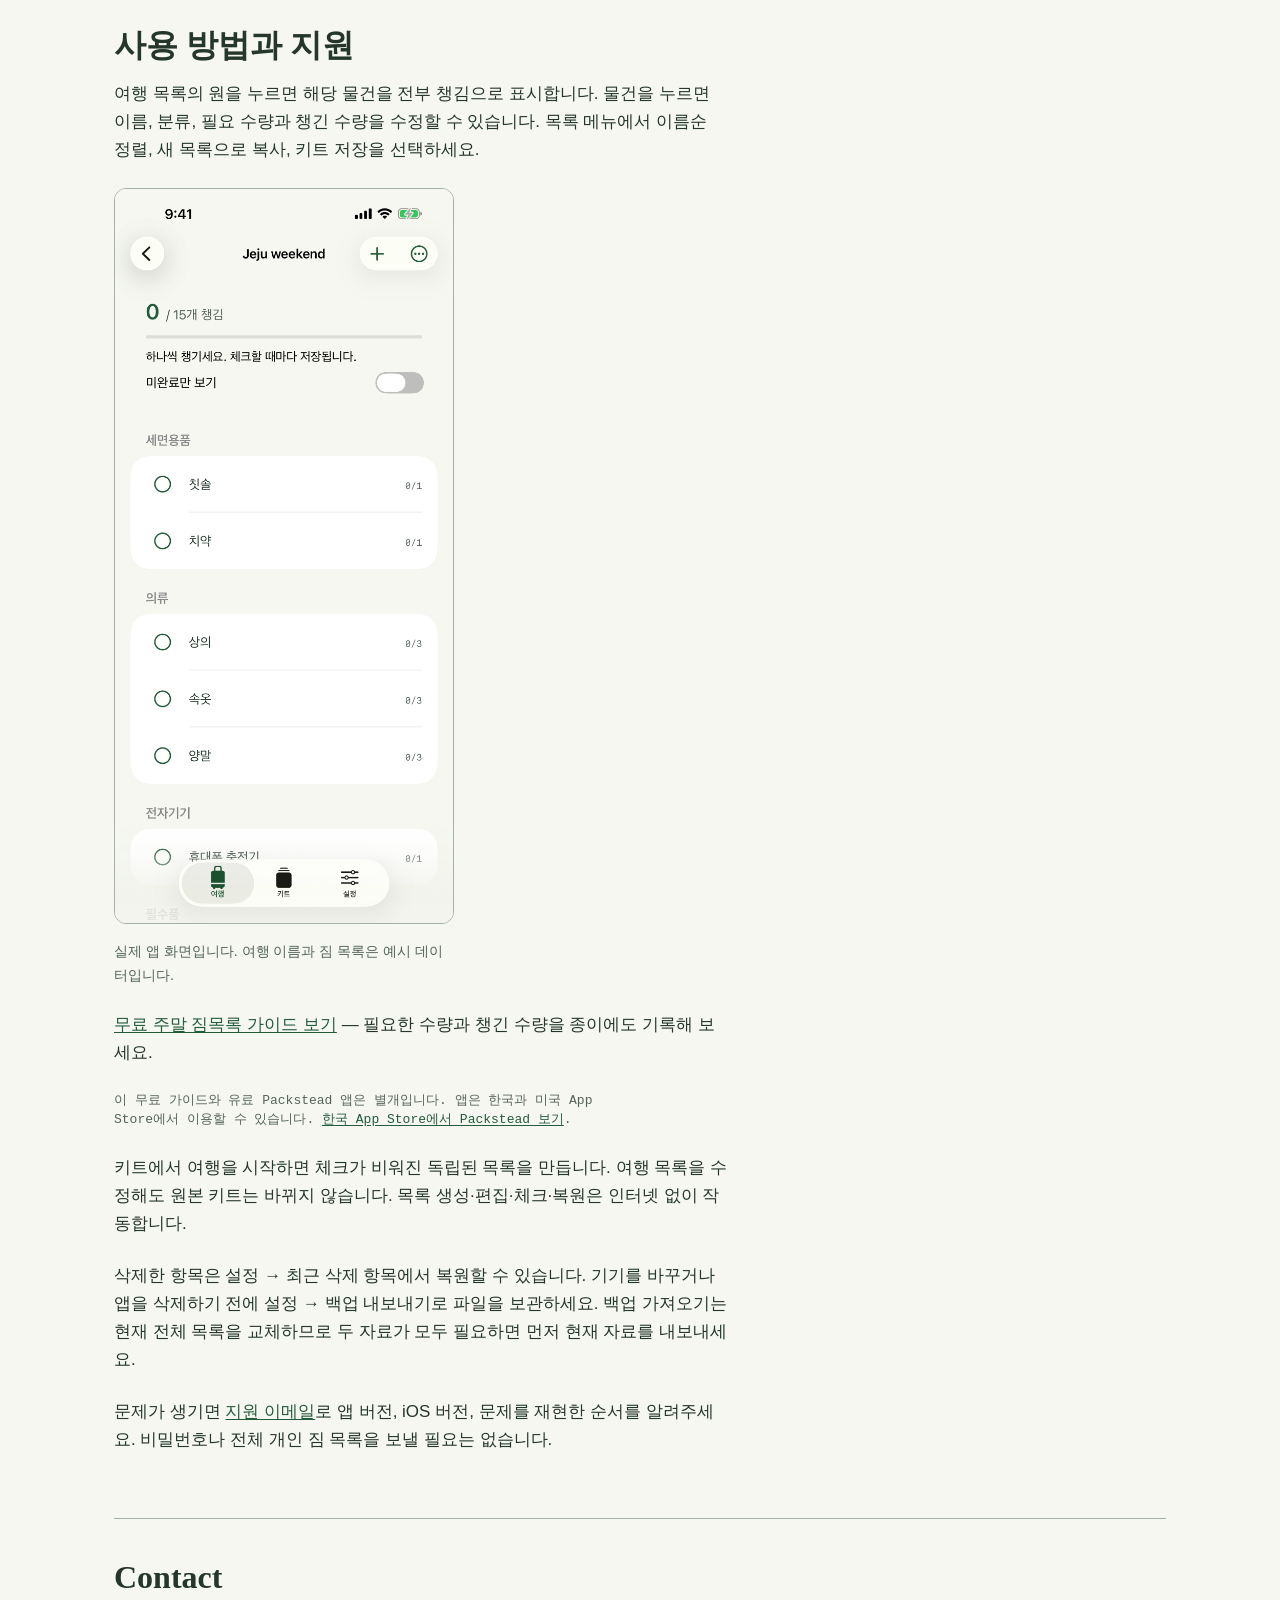
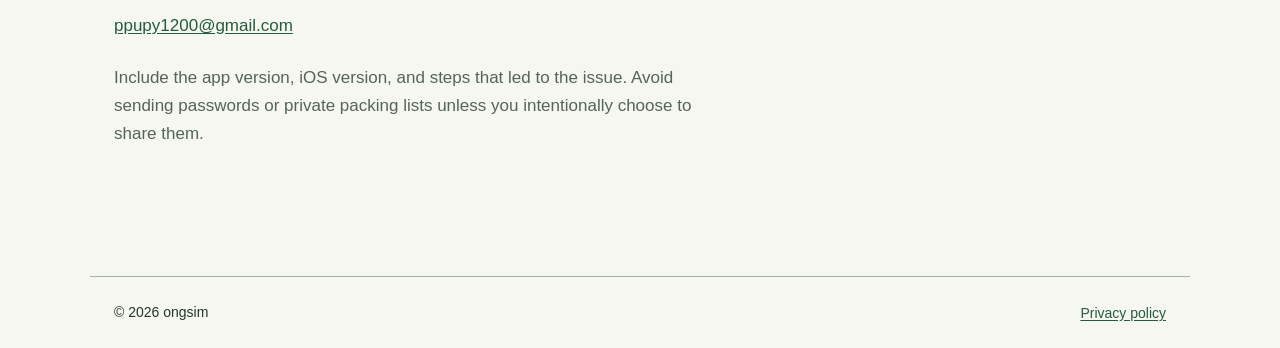
==== commit 83f10bc4: "Publish verified App Store availability and download links" ====
--- a/index.html
+++ b/index.html
@@ -2,7 +2,7 @@
 <header><a class="wordmark" href="index.html">Packstead</a><a class="nav-action" href="mailto:ppupy1200@gmail.com?subject=Packstead%20support">Contact support</a></header>
 <main><div class="languages"><a href="#english">English</a><a href="#korean">한국어</a><a href="weekend-guide.html">Free weekend guide</a><a href="privacy.html">Privacy</a></div>
 <section id="english" class="intro"><h1>A good list travels with you.</h1><p>Make a packing list without a connection. Reuse it for the next trip with fresh checks, and keep a backup you control.</p><p class="status">iPhone · iOS 18 or later · English &amp; 한국어</p></section>
-<section class="notes guide-callout" aria-labelledby="guide-title"><h2 id="guide-title">A free guide for your next weekend away.</h2><p>Start with a simple packing list. Write the quantities you need, keep track of what is packed, and save a useful list for next time.</p><div class="guide-actions"><a href="weekend-guide.html#english">Read the free guide</a><a href="weekend-guide.html#korean" lang="ko">무료 주말 짐목록 가이드</a></div><p class="status release-status">This free guide is separate from the Packstead app, which is being prepared for App Store release.</p></section>
+<section class="notes guide-callout" aria-labelledby="guide-title"><h2 id="guide-title">A free guide for your next weekend away.</h2><p>Start with a simple packing list. Write the quantities you need, keep track of what is packed, and save a useful list for next time.</p><div class="guide-actions"><a href="weekend-guide.html#english">Read the free guide</a><a href="weekend-guide.html#korean" lang="ko">무료 주말 짐목록 가이드</a></div><p class="status release-status">This free guide is separate from the paid Packstead app, now available in the US and South Korea. <a href="https://apps.apple.com/us/app/id6808935119">View Packstead in the US App Store</a>.</p></section>
 <section class="walk"><figure><img src="assets/packing-en.png" width="1320" height="2868" alt="Packstead trip showing item quantities, packing progress, and an unpacked-only filter"><figcaption>Actual app screen with example packing data.</figcaption></figure><div class="copy"><h2>Know what is still missing.</h2><p>Tap a circle when the full quantity is packed. Tap the item to edit its name, category, or partial packed count. One shirt packed out of three stays one out of three.</p><p>Search by item or category. Use List options to sort alphabetically. Long-press an item to move it within its category when manual ordering is active.</p></div></section>
 <section class="walk"><figure><img src="assets/kit-en.png" width="1320" height="2868" alt="A reusable packing kit with a Start trip action"><figcaption>A kit creates an independent checklist for each trip.</figcaption></figure><div class="copy"><h2>Start fresh. Keep your kit.</h2><p>Open List options → Save as kit. Next time, open that kit and tap Start trip. Quantities stay, packing checks clear, and changes to the new trip leave the original untouched.</p><p>There is no city validation, weather request, registration, or automatic cloud sync. Core packing features work offline.</p></div></section>
 <section id="help" class="notes"><h2>Help with your lists</h2>
@@ -11,6 +11,6 @@
 <details><summary>After deleting the app</summary><p>Uninstalling removes local app data. Keep an exported backup before uninstalling or changing devices. A previous local save helps with file corruption but cannot recover data after the app is removed. iOS device backups follow your system settings.</p></details>
 <details><summary>Editing is paused</summary><p>If both saved copies cannot be read, Packstead preserves the files and pauses editing. Import a valid backup or contact support. A file from a newer app version requires an app update. Do not uninstall the app as a troubleshooting step without a backup.</p></details>
 <details><summary>Data and privacy</summary><p>There are no accounts, analytics, advertising SDKs, or developer servers. Sharing, file export, and support email happen only when you choose them. Read the <a href="privacy.html">privacy policy</a> for details.</p></details></section>
-<section id="korean" class="notes" lang="ko"><h2>사용 방법과 지원</h2><p>여행 목록의 원을 누르면 해당 물건을 전부 챙김으로 표시합니다. 물건을 누르면 이름, 분류, 필요 수량과 챙긴 수량을 수정할 수 있습니다. 목록 메뉴에서 이름순 정렬, 새 목록으로 복사, 키트 저장을 선택하세요.</p><figure class="localized-screen"><img src="assets/packing-ko.png" width="1320" height="2868" alt="필요 수량, 챙긴 수량과 미완료 필터를 보여 주는 Packstead 한국어 여행 목록"><figcaption>실제 앱 화면입니다. 여행 이름과 짐 목록은 예시 데이터입니다.</figcaption></figure><p><a href="weekend-guide.html#korean">무료 주말 짐목록 가이드 보기</a> — 필요한 수량과 챙긴 수량을 종이에도 기록해 보세요.</p><p class="status">이 무료 가이드와 Packstead 앱은 별개입니다. 앱은 App Store 출시를 준비하고 있습니다.</p><p>키트에서 여행을 시작하면 체크가 비워진 독립된 목록을 만듭니다. 여행 목록을 수정해도 원본 키트는 바뀌지 않습니다. 목록 생성·편집·체크·복원은 인터넷 없이 작동합니다.</p><p>삭제한 항목은 설정 → 최근 삭제 항목에서 복원할 수 있습니다. 기기를 바꾸거나 앱을 삭제하기 전에 설정 → 백업 내보내기로 파일을 보관하세요. 백업 가져오기는 현재 전체 목록을 교체하므로 두 자료가 모두 필요하면 먼저 현재 자료를 내보내세요.</p><p>문제가 생기면 <a href="mailto:ppupy1200@gmail.com?subject=Packstead%20support">지원 이메일</a>로 앱 버전, iOS 버전, 문제를 재현한 순서를 알려주세요. 비밀번호나 전체 개인 짐 목록을 보낼 필요는 없습니다.</p></section>
+<section id="korean" class="notes" lang="ko"><h2>사용 방법과 지원</h2><p>여행 목록의 원을 누르면 해당 물건을 전부 챙김으로 표시합니다. 물건을 누르면 이름, 분류, 필요 수량과 챙긴 수량을 수정할 수 있습니다. 목록 메뉴에서 이름순 정렬, 새 목록으로 복사, 키트 저장을 선택하세요.</p><figure class="localized-screen"><img src="assets/packing-ko.png" width="1320" height="2868" alt="필요 수량, 챙긴 수량과 미완료 필터를 보여 주는 Packstead 한국어 여행 목록"><figcaption>실제 앱 화면입니다. 여행 이름과 짐 목록은 예시 데이터입니다.</figcaption></figure><p><a href="weekend-guide.html#korean">무료 주말 짐목록 가이드 보기</a> — 필요한 수량과 챙긴 수량을 종이에도 기록해 보세요.</p><p class="status">이 무료 가이드와 유료 Packstead 앱은 별개입니다. 앱은 한국과 미국 App Store에서 이용할 수 있습니다. <a href="https://apps.apple.com/kr/app/id6808935119">한국 App Store에서 Packstead 보기</a>.</p><p>키트에서 여행을 시작하면 체크가 비워진 독립된 목록을 만듭니다. 여행 목록을 수정해도 원본 키트는 바뀌지 않습니다. 목록 생성·편집·체크·복원은 인터넷 없이 작동합니다.</p><p>삭제한 항목은 설정 → 최근 삭제 항목에서 복원할 수 있습니다. 기기를 바꾸거나 앱을 삭제하기 전에 설정 → 백업 내보내기로 파일을 보관하세요. 백업 가져오기는 현재 전체 목록을 교체하므로 두 자료가 모두 필요하면 먼저 현재 자료를 내보내세요.</p><p>문제가 생기면 <a href="mailto:ppupy1200@gmail.com?subject=Packstead%20support">지원 이메일</a>로 앱 버전, iOS 버전, 문제를 재현한 순서를 알려주세요. 비밀번호나 전체 개인 짐 목록을 보낼 필요는 없습니다.</p></section>
 <section class="notes"><h2>Contact</h2><p><a href="mailto:ppupy1200@gmail.com?subject=Packstead%20support">ppupy1200@gmail.com</a></p><p class="muted">Include the app version, iOS version, and steps that led to the issue. Avoid sending passwords or private packing lists unless you intentionally choose to share them.</p></section>
 </main><footer><p>© 2026 ongsim</p><a href="privacy.html">Privacy policy</a></footer></body></html>
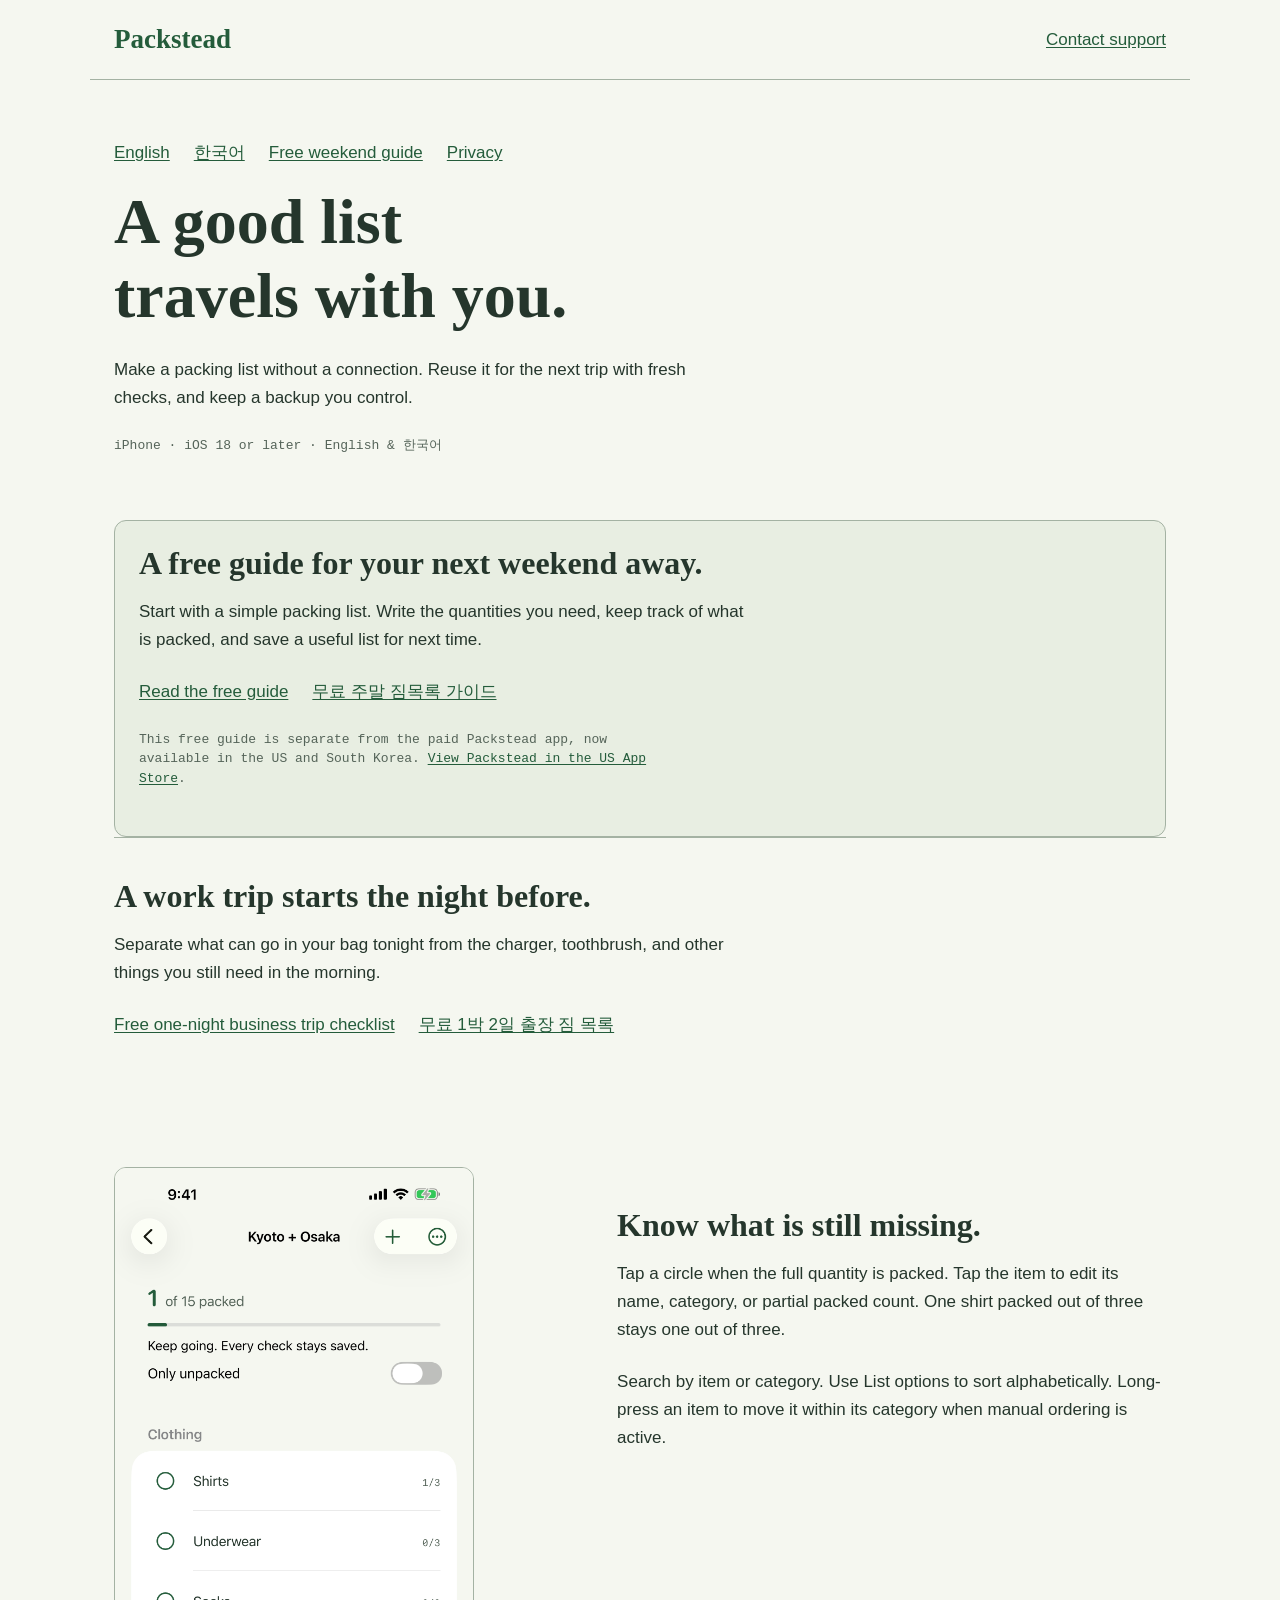
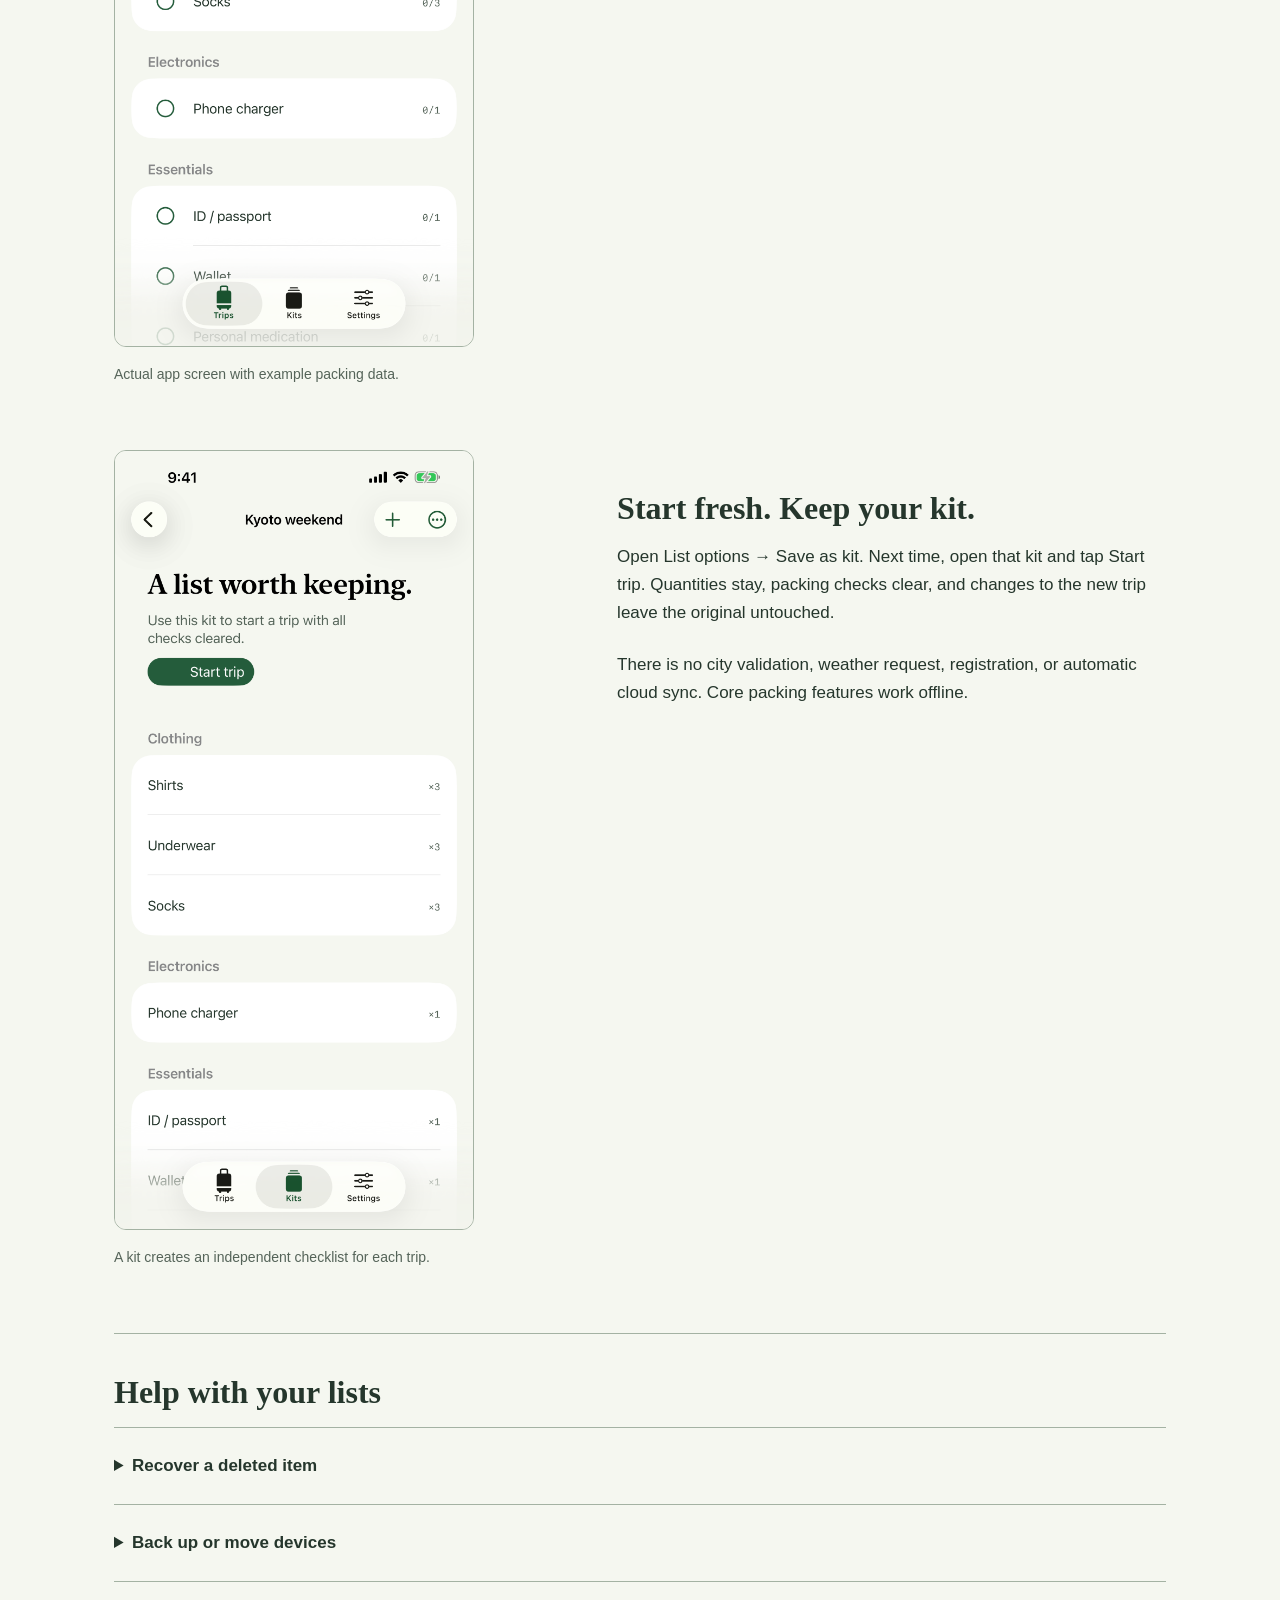
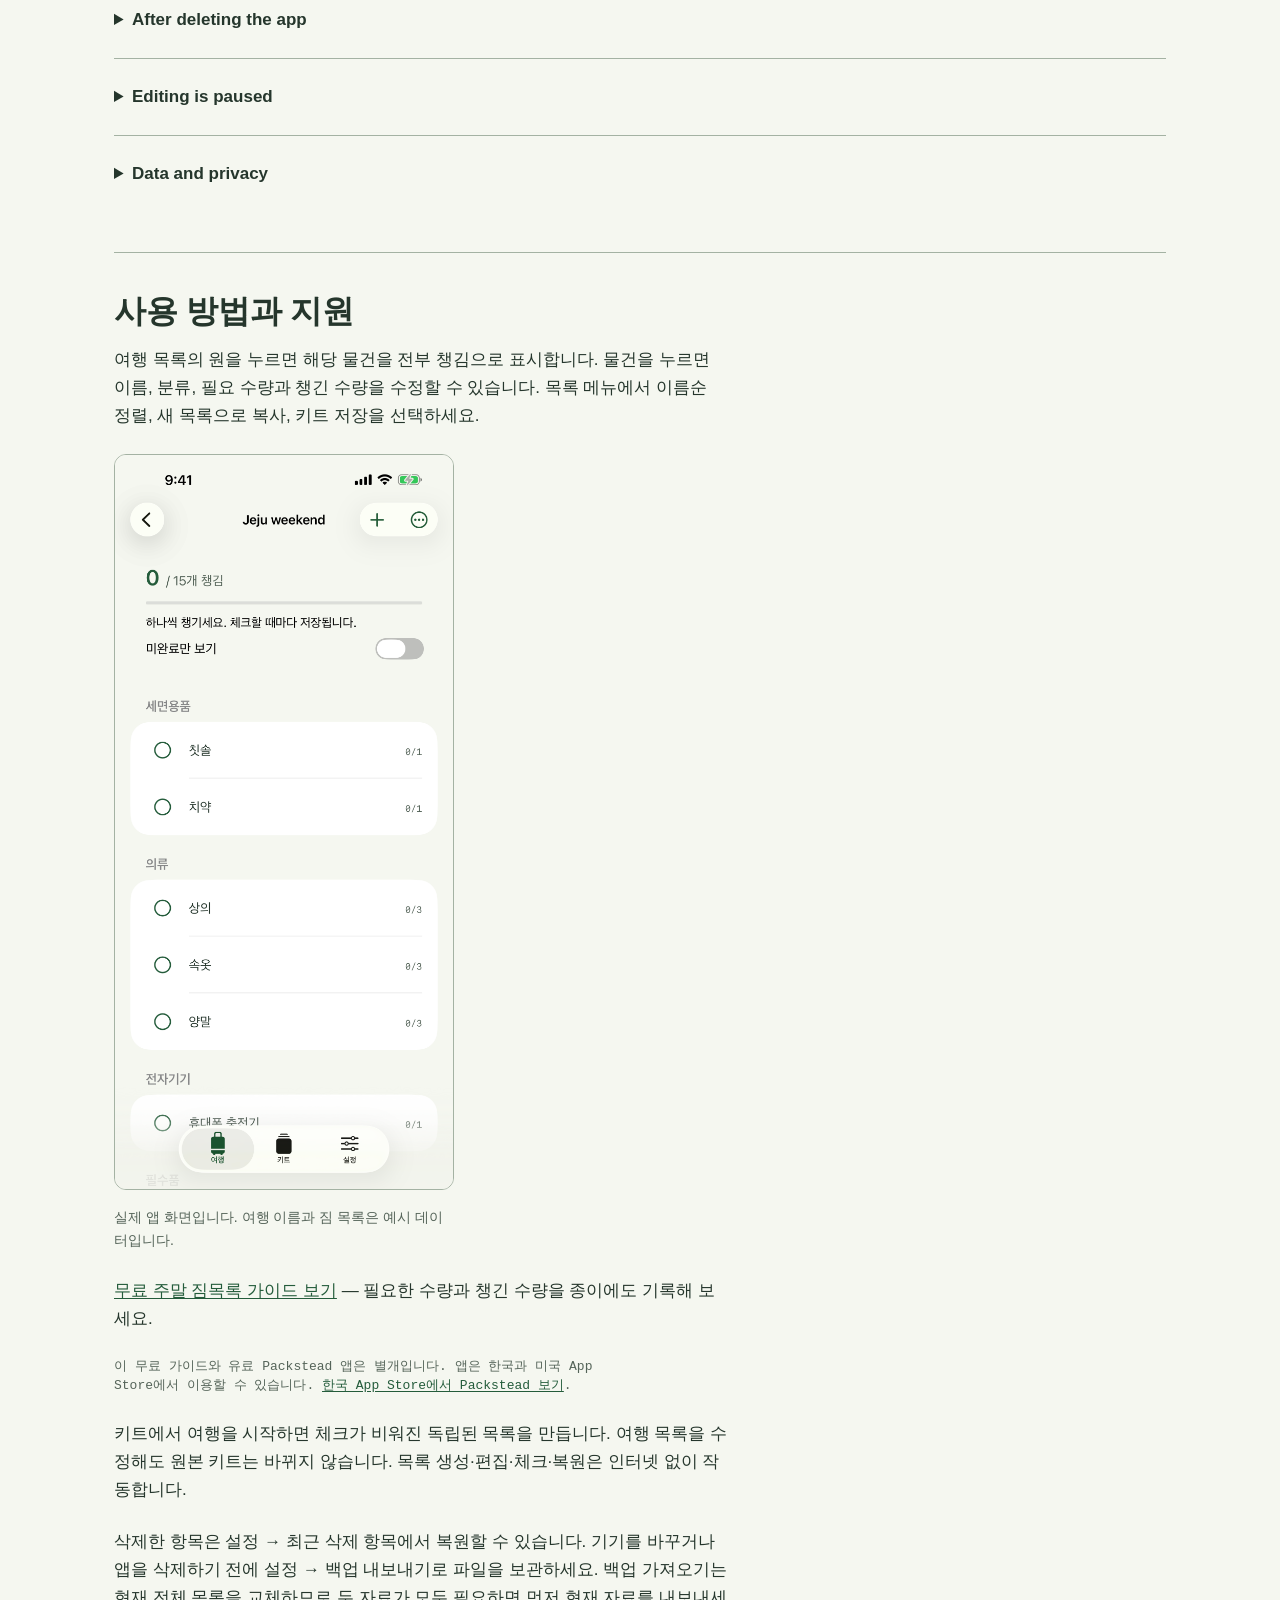
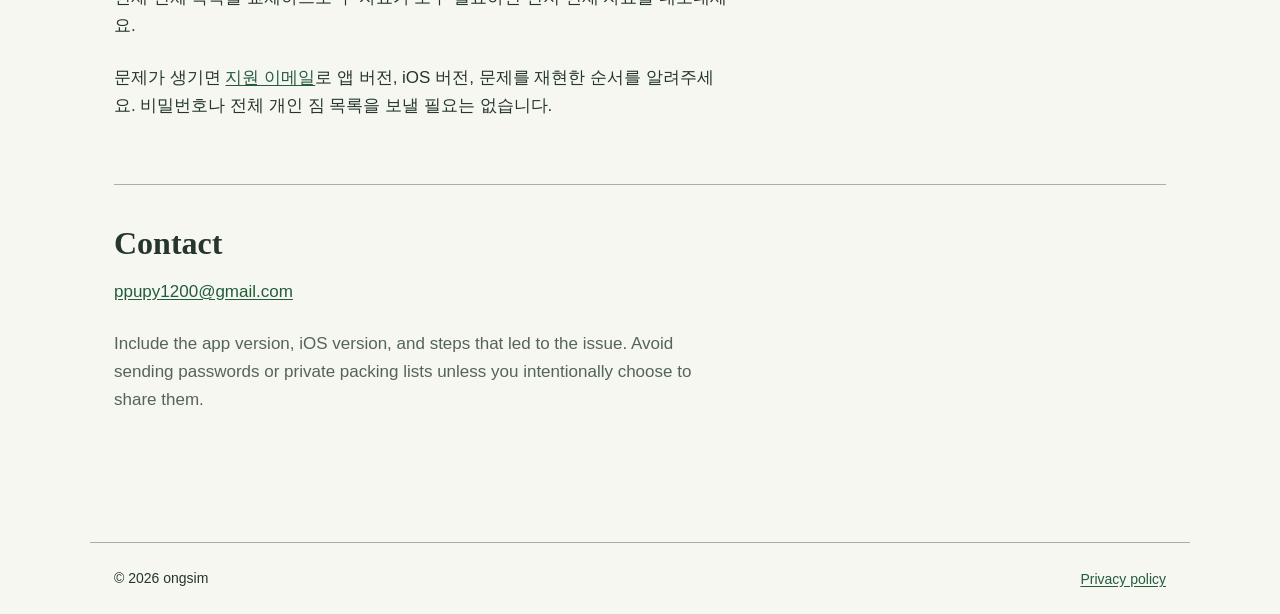
==== commit f90b6bbf: "Add bilingual overnight business trip packing guide" ====
--- a/index.html
+++ b/index.html
@@ -3,6 +3,7 @@
 <main><div class="languages"><a href="#english">English</a><a href="#korean">한국어</a><a href="weekend-guide.html">Free weekend guide</a><a href="privacy.html">Privacy</a></div>
 <section id="english" class="intro"><h1>A good list travels with you.</h1><p>Make a packing list without a connection. Reuse it for the next trip with fresh checks, and keep a backup you control.</p><p class="status">iPhone · iOS 18 or later · English &amp; 한국어</p></section>
 <section class="notes guide-callout" aria-labelledby="guide-title"><h2 id="guide-title">A free guide for your next weekend away.</h2><p>Start with a simple packing list. Write the quantities you need, keep track of what is packed, and save a useful list for next time.</p><div class="guide-actions"><a href="weekend-guide.html#english">Read the free guide</a><a href="weekend-guide.html#korean" lang="ko">무료 주말 짐목록 가이드</a></div><p class="status release-status">This free guide is separate from the paid Packstead app, now available in the US and South Korea. <a href="https://apps.apple.com/us/app/id6808935119">View Packstead in the US App Store</a>.</p></section>
+<section class="notes" aria-labelledby="work-trip-title"><h2 id="work-trip-title">A work trip starts the night before.</h2><p>Separate what can go in your bag tonight from the charger, toothbrush, and other things you still need in the morning.</p><div class="guide-actions"><a href="overnight-work-trip.html#english">Free one-night business trip checklist</a><a href="overnight-work-trip.html#korean" lang="ko">무료 1박 2일 출장 짐 목록</a></div></section>
 <section class="walk"><figure><img src="assets/packing-en.png" width="1320" height="2868" alt="Packstead trip showing item quantities, packing progress, and an unpacked-only filter"><figcaption>Actual app screen with example packing data.</figcaption></figure><div class="copy"><h2>Know what is still missing.</h2><p>Tap a circle when the full quantity is packed. Tap the item to edit its name, category, or partial packed count. One shirt packed out of three stays one out of three.</p><p>Search by item or category. Use List options to sort alphabetically. Long-press an item to move it within its category when manual ordering is active.</p></div></section>
 <section class="walk"><figure><img src="assets/kit-en.png" width="1320" height="2868" alt="A reusable packing kit with a Start trip action"><figcaption>A kit creates an independent checklist for each trip.</figcaption></figure><div class="copy"><h2>Start fresh. Keep your kit.</h2><p>Open List options → Save as kit. Next time, open that kit and tap Start trip. Quantities stay, packing checks clear, and changes to the new trip leave the original untouched.</p><p>There is no city validation, weather request, registration, or automatic cloud sync. Core packing features work offline.</p></div></section>
 <section id="help" class="notes"><h2>Help with your lists</h2>
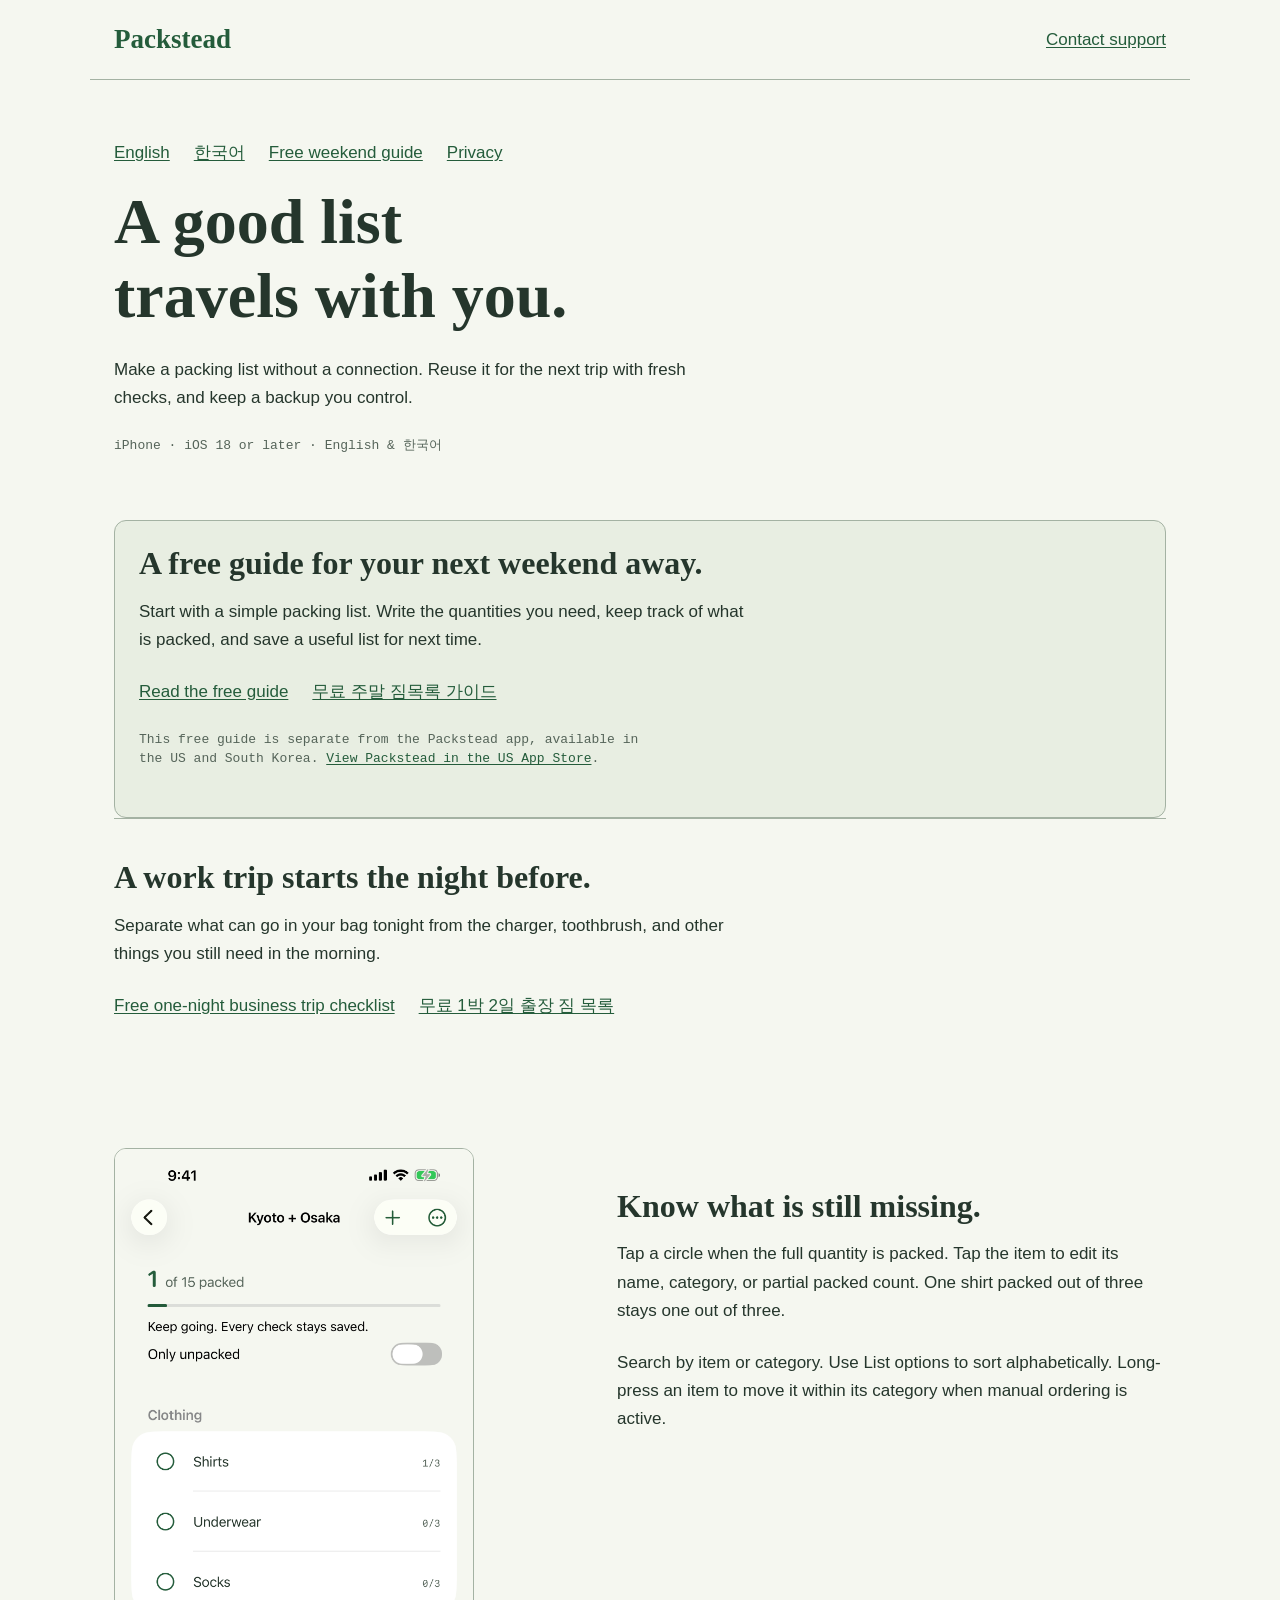
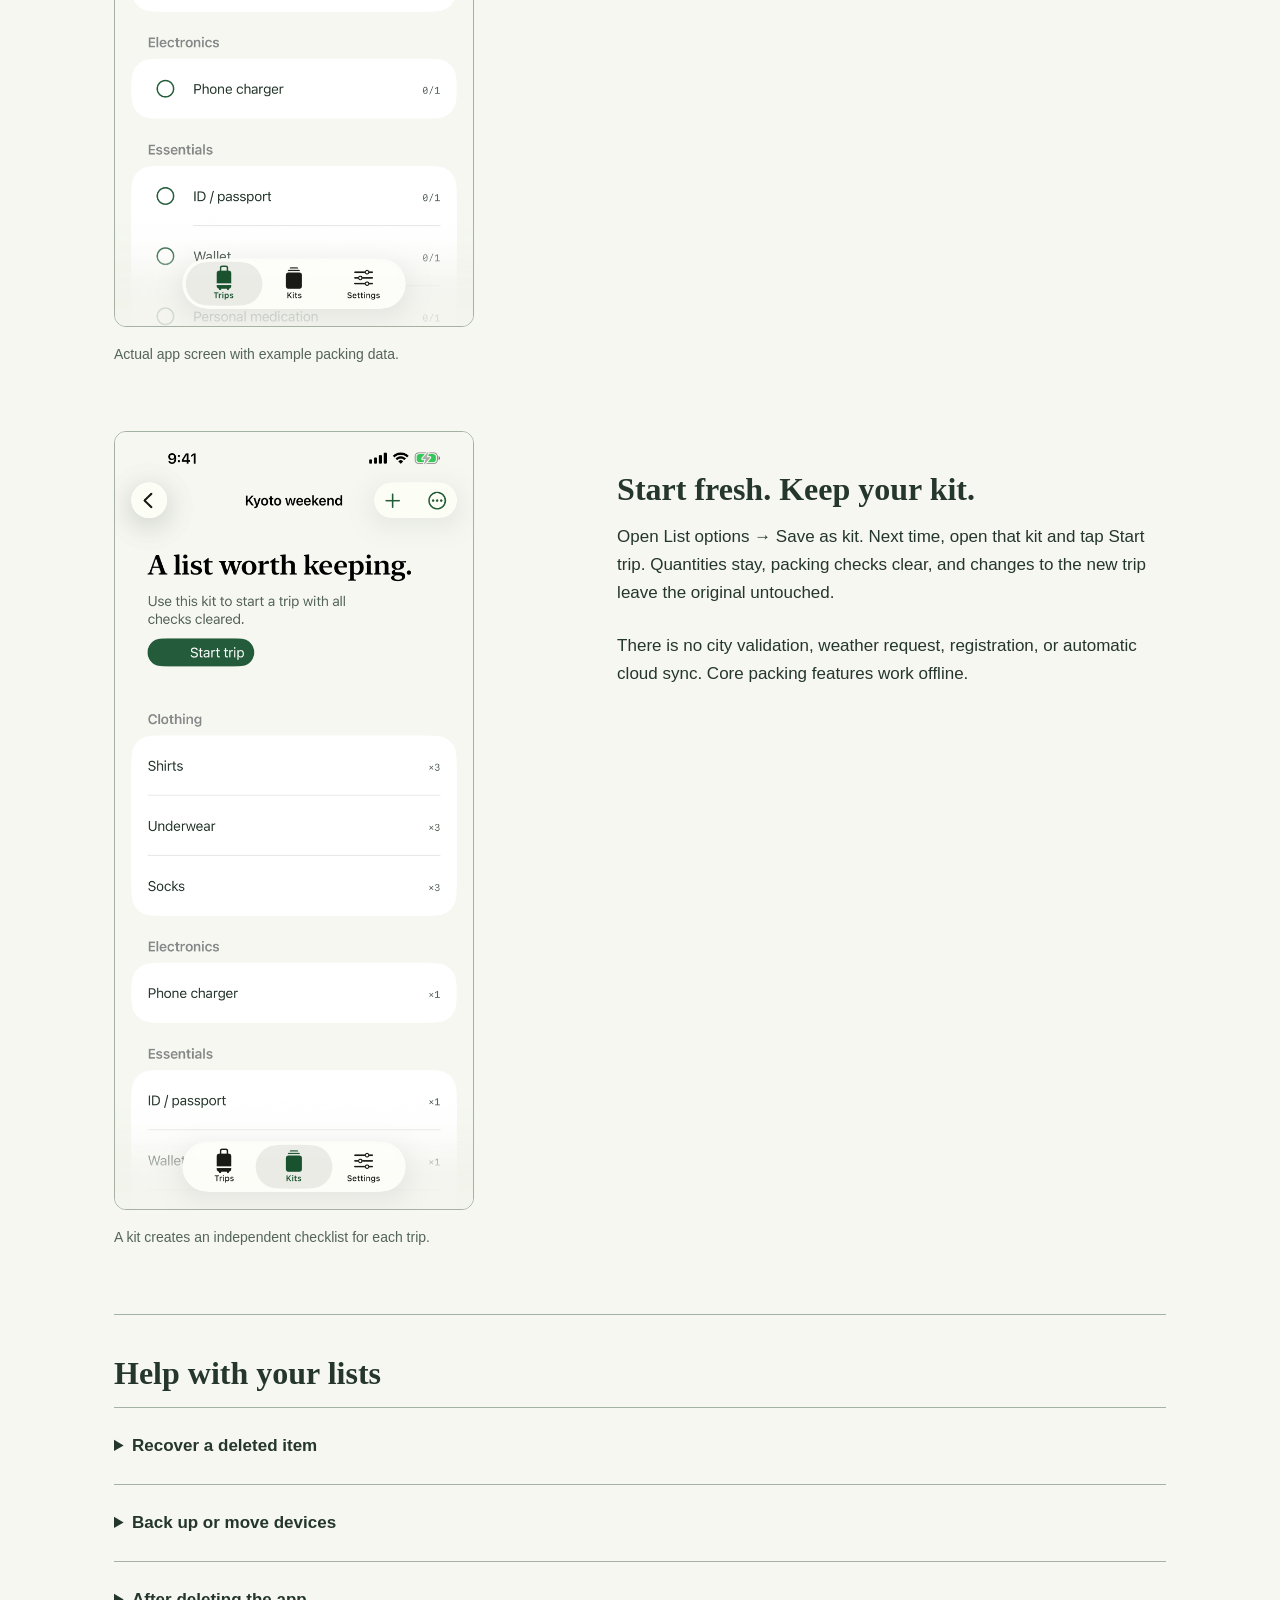
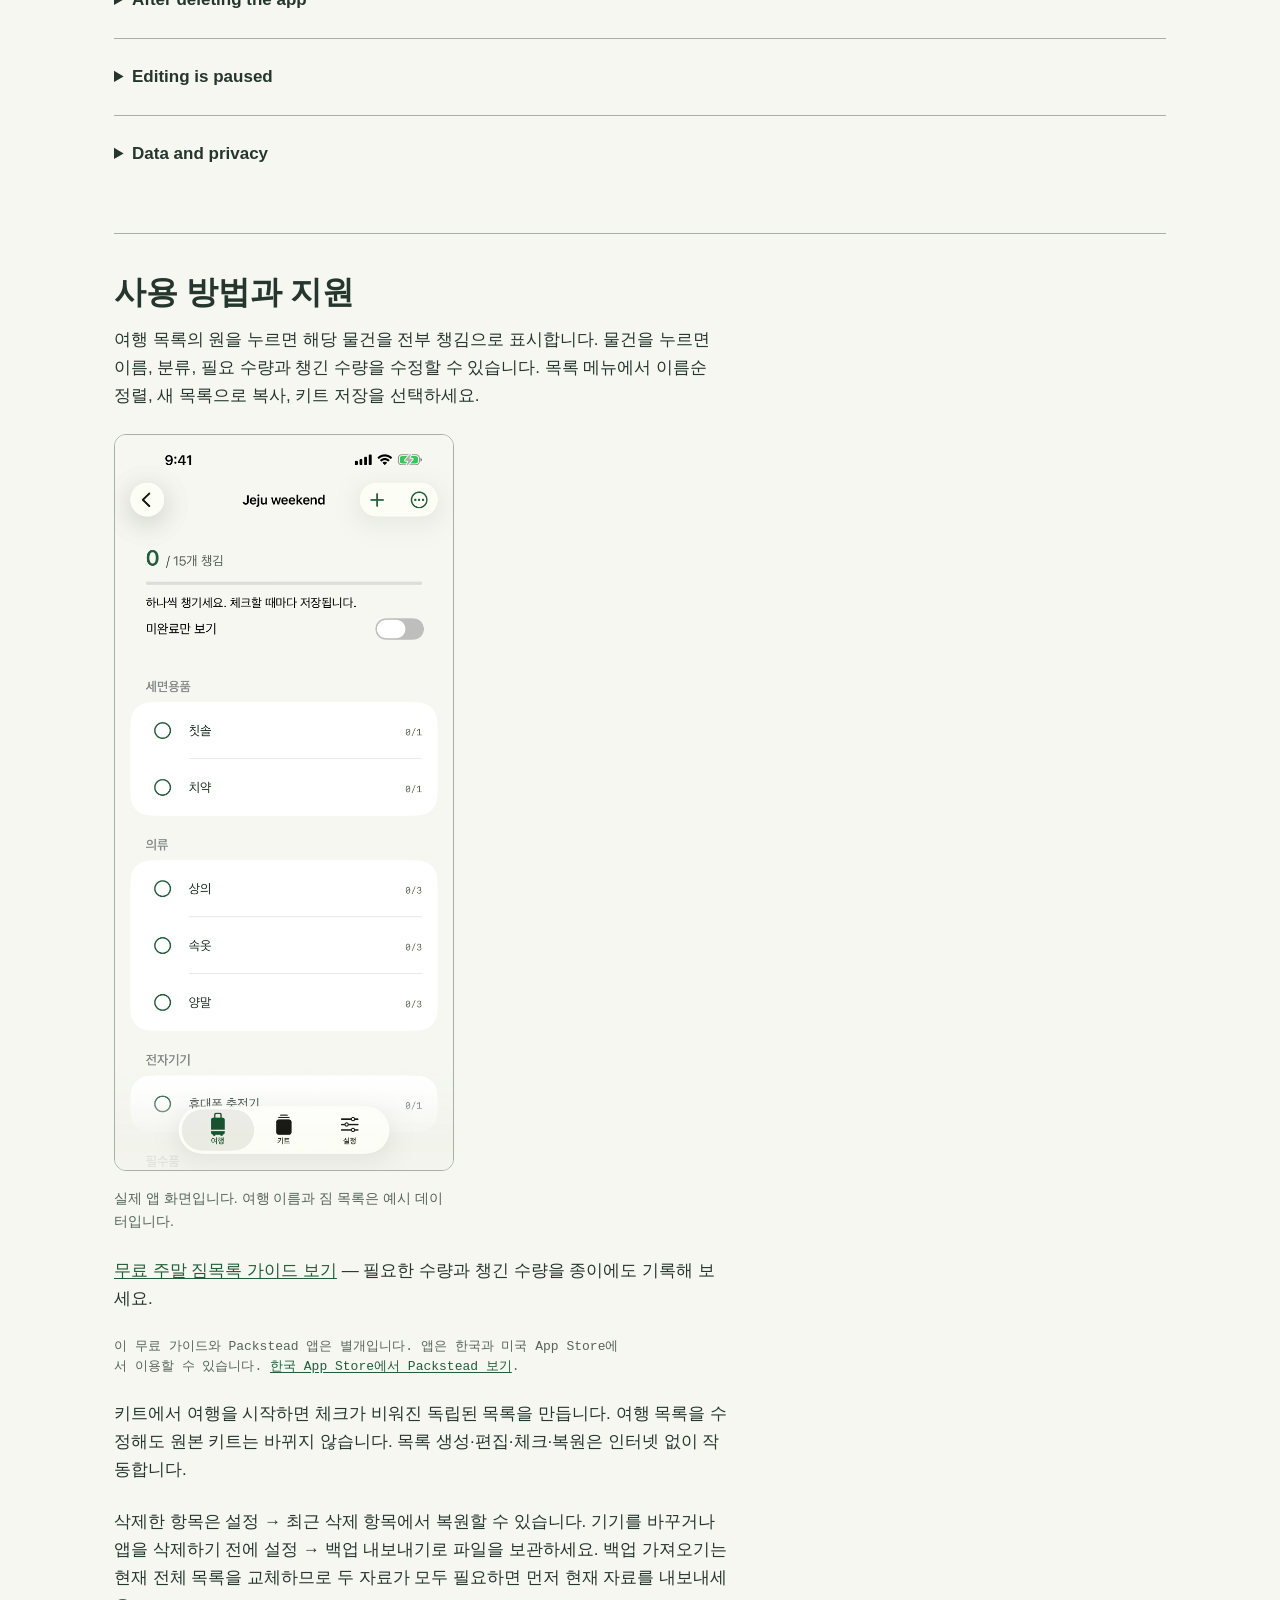
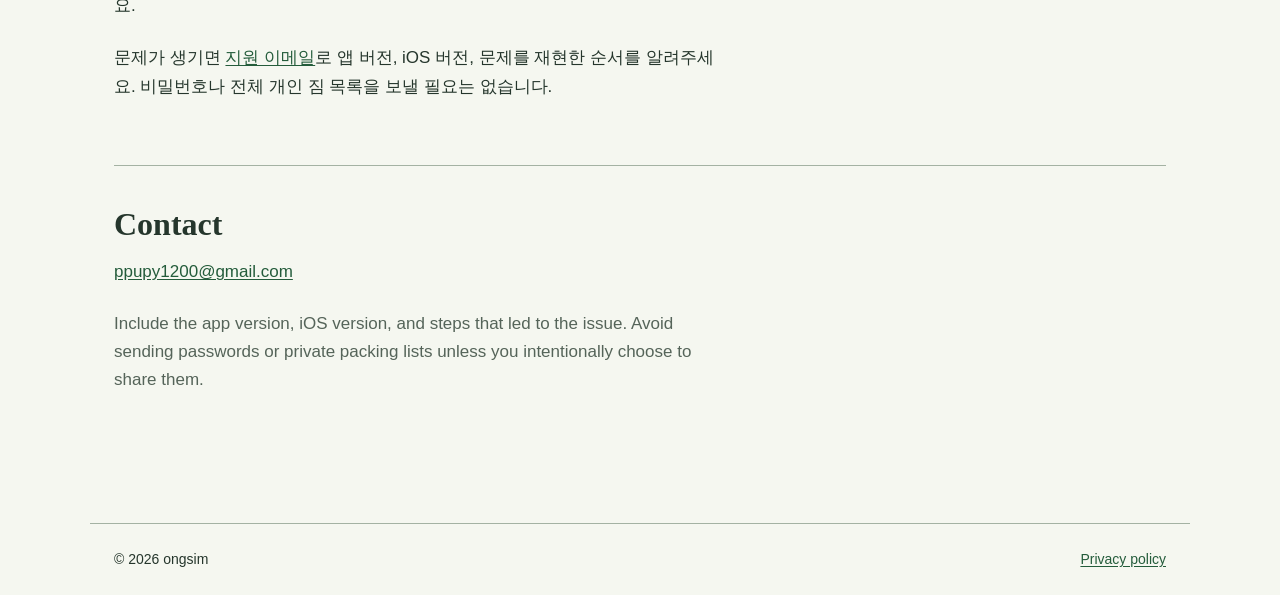
==== commit b348994a: "Brand as ONGSIM: remove personal name; purchase wording matches the current free download with optio" ====
--- a/index.html
+++ b/index.html
@@ -1,8 +1,9 @@
-<!doctype html><html lang="en"><head><meta charset="utf-8"><meta name="viewport" content="width=device-width,initial-scale=1"><meta name="description" content="Packstead support. Offline packing lists, independent reusable kits, and file backups for iPhone."><title>Packstead — support and packing guide</title><link rel="icon" type="image/png" href="assets/app-icon.png"><link rel="apple-touch-icon" href="assets/app-icon.png"><link rel="stylesheet" href="styles.css"></head><body>
+<!doctype html><html lang="en"><head><meta charset="utf-8"><meta name="viewport" content="width=device-width,initial-scale=1"><meta name="description" content="Packstead support. Offline packing lists, independent reusable kits, and file backups for iPhone."><title>Packstead — support and packing guide</title><link rel="icon" type="image/png" href="assets/app-icon.png"><link rel="apple-touch-icon" href="assets/app-icon.png"><link rel="stylesheet" href="styles.css"><meta name="apple-itunes-app" content="app-id=6808935119">
+</head><body>
 <header><a class="wordmark" href="index.html">Packstead</a><a class="nav-action" href="mailto:ppupy1200@gmail.com?subject=Packstead%20support">Contact support</a></header>
 <main><div class="languages"><a href="#english">English</a><a href="#korean">한국어</a><a href="weekend-guide.html">Free weekend guide</a><a href="privacy.html">Privacy</a></div>
 <section id="english" class="intro"><h1>A good list travels with you.</h1><p>Make a packing list without a connection. Reuse it for the next trip with fresh checks, and keep a backup you control.</p><p class="status">iPhone · iOS 18 or later · English &amp; 한국어</p></section>
-<section class="notes guide-callout" aria-labelledby="guide-title"><h2 id="guide-title">A free guide for your next weekend away.</h2><p>Start with a simple packing list. Write the quantities you need, keep track of what is packed, and save a useful list for next time.</p><div class="guide-actions"><a href="weekend-guide.html#english">Read the free guide</a><a href="weekend-guide.html#korean" lang="ko">무료 주말 짐목록 가이드</a></div><p class="status release-status">This free guide is separate from the paid Packstead app, now available in the US and South Korea. <a href="https://apps.apple.com/us/app/id6808935119">View Packstead in the US App Store</a>.</p></section>
+<section class="notes guide-callout" aria-labelledby="guide-title"><h2 id="guide-title">A free guide for your next weekend away.</h2><p>Start with a simple packing list. Write the quantities you need, keep track of what is packed, and save a useful list for next time.</p><div class="guide-actions"><a href="weekend-guide.html#english">Read the free guide</a><a href="weekend-guide.html#korean" lang="ko">무료 주말 짐목록 가이드</a></div><p class="status release-status">This free guide is separate from the Packstead app, available in the US and South Korea. <a href="https://apps.apple.com/us/app/id6808935119">View Packstead in the US App Store</a>.</p></section>
 <section class="notes" aria-labelledby="work-trip-title"><h2 id="work-trip-title">A work trip starts the night before.</h2><p>Separate what can go in your bag tonight from the charger, toothbrush, and other things you still need in the morning.</p><div class="guide-actions"><a href="overnight-work-trip.html#english">Free one-night business trip checklist</a><a href="overnight-work-trip.html#korean" lang="ko">무료 1박 2일 출장 짐 목록</a></div></section>
 <section class="walk"><figure><img src="assets/packing-en.png" width="1320" height="2868" alt="Packstead trip showing item quantities, packing progress, and an unpacked-only filter"><figcaption>Actual app screen with example packing data.</figcaption></figure><div class="copy"><h2>Know what is still missing.</h2><p>Tap a circle when the full quantity is packed. Tap the item to edit its name, category, or partial packed count. One shirt packed out of three stays one out of three.</p><p>Search by item or category. Use List options to sort alphabetically. Long-press an item to move it within its category when manual ordering is active.</p></div></section>
 <section class="walk"><figure><img src="assets/kit-en.png" width="1320" height="2868" alt="A reusable packing kit with a Start trip action"><figcaption>A kit creates an independent checklist for each trip.</figcaption></figure><div class="copy"><h2>Start fresh. Keep your kit.</h2><p>Open List options → Save as kit. Next time, open that kit and tap Start trip. Quantities stay, packing checks clear, and changes to the new trip leave the original untouched.</p><p>There is no city validation, weather request, registration, or automatic cloud sync. Core packing features work offline.</p></div></section>
@@ -12,6 +13,6 @@
 <details><summary>After deleting the app</summary><p>Uninstalling removes local app data. Keep an exported backup before uninstalling or changing devices. A previous local save helps with file corruption but cannot recover data after the app is removed. iOS device backups follow your system settings.</p></details>
 <details><summary>Editing is paused</summary><p>If both saved copies cannot be read, Packstead preserves the files and pauses editing. Import a valid backup or contact support. A file from a newer app version requires an app update. Do not uninstall the app as a troubleshooting step without a backup.</p></details>
 <details><summary>Data and privacy</summary><p>There are no accounts, analytics, advertising SDKs, or developer servers. Sharing, file export, and support email happen only when you choose them. Read the <a href="privacy.html">privacy policy</a> for details.</p></details></section>
-<section id="korean" class="notes" lang="ko"><h2>사용 방법과 지원</h2><p>여행 목록의 원을 누르면 해당 물건을 전부 챙김으로 표시합니다. 물건을 누르면 이름, 분류, 필요 수량과 챙긴 수량을 수정할 수 있습니다. 목록 메뉴에서 이름순 정렬, 새 목록으로 복사, 키트 저장을 선택하세요.</p><figure class="localized-screen"><img src="assets/packing-ko.png" width="1320" height="2868" alt="필요 수량, 챙긴 수량과 미완료 필터를 보여 주는 Packstead 한국어 여행 목록"><figcaption>실제 앱 화면입니다. 여행 이름과 짐 목록은 예시 데이터입니다.</figcaption></figure><p><a href="weekend-guide.html#korean">무료 주말 짐목록 가이드 보기</a> — 필요한 수량과 챙긴 수량을 종이에도 기록해 보세요.</p><p class="status">이 무료 가이드와 유료 Packstead 앱은 별개입니다. 앱은 한국과 미국 App Store에서 이용할 수 있습니다. <a href="https://apps.apple.com/kr/app/id6808935119">한국 App Store에서 Packstead 보기</a>.</p><p>키트에서 여행을 시작하면 체크가 비워진 독립된 목록을 만듭니다. 여행 목록을 수정해도 원본 키트는 바뀌지 않습니다. 목록 생성·편집·체크·복원은 인터넷 없이 작동합니다.</p><p>삭제한 항목은 설정 → 최근 삭제 항목에서 복원할 수 있습니다. 기기를 바꾸거나 앱을 삭제하기 전에 설정 → 백업 내보내기로 파일을 보관하세요. 백업 가져오기는 현재 전체 목록을 교체하므로 두 자료가 모두 필요하면 먼저 현재 자료를 내보내세요.</p><p>문제가 생기면 <a href="mailto:ppupy1200@gmail.com?subject=Packstead%20support">지원 이메일</a>로 앱 버전, iOS 버전, 문제를 재현한 순서를 알려주세요. 비밀번호나 전체 개인 짐 목록을 보낼 필요는 없습니다.</p></section>
+<section id="korean" class="notes" lang="ko"><h2>사용 방법과 지원</h2><p>여행 목록의 원을 누르면 해당 물건을 전부 챙김으로 표시합니다. 물건을 누르면 이름, 분류, 필요 수량과 챙긴 수량을 수정할 수 있습니다. 목록 메뉴에서 이름순 정렬, 새 목록으로 복사, 키트 저장을 선택하세요.</p><figure class="localized-screen"><img src="assets/packing-ko.png" width="1320" height="2868" alt="필요 수량, 챙긴 수량과 미완료 필터를 보여 주는 Packstead 한국어 여행 목록"><figcaption>실제 앱 화면입니다. 여행 이름과 짐 목록은 예시 데이터입니다.</figcaption></figure><p><a href="weekend-guide.html#korean">무료 주말 짐목록 가이드 보기</a> — 필요한 수량과 챙긴 수량을 종이에도 기록해 보세요.</p><p class="status">이 무료 가이드와 Packstead 앱은 별개입니다. 앱은 한국과 미국 App Store에서 이용할 수 있습니다. <a href="https://apps.apple.com/kr/app/id6808935119">한국 App Store에서 Packstead 보기</a>.</p><p>키트에서 여행을 시작하면 체크가 비워진 독립된 목록을 만듭니다. 여행 목록을 수정해도 원본 키트는 바뀌지 않습니다. 목록 생성·편집·체크·복원은 인터넷 없이 작동합니다.</p><p>삭제한 항목은 설정 → 최근 삭제 항목에서 복원할 수 있습니다. 기기를 바꾸거나 앱을 삭제하기 전에 설정 → 백업 내보내기로 파일을 보관하세요. 백업 가져오기는 현재 전체 목록을 교체하므로 두 자료가 모두 필요하면 먼저 현재 자료를 내보내세요.</p><p>문제가 생기면 <a href="mailto:ppupy1200@gmail.com?subject=Packstead%20support">지원 이메일</a>로 앱 버전, iOS 버전, 문제를 재현한 순서를 알려주세요. 비밀번호나 전체 개인 짐 목록을 보낼 필요는 없습니다.</p></section>
 <section class="notes"><h2>Contact</h2><p><a href="mailto:ppupy1200@gmail.com?subject=Packstead%20support">ppupy1200@gmail.com</a></p><p class="muted">Include the app version, iOS version, and steps that led to the issue. Avoid sending passwords or private packing lists unless you intentionally choose to share them.</p></section>
 </main><footer><p>© 2026 ongsim</p><a href="privacy.html">Privacy policy</a></footer></body></html>
